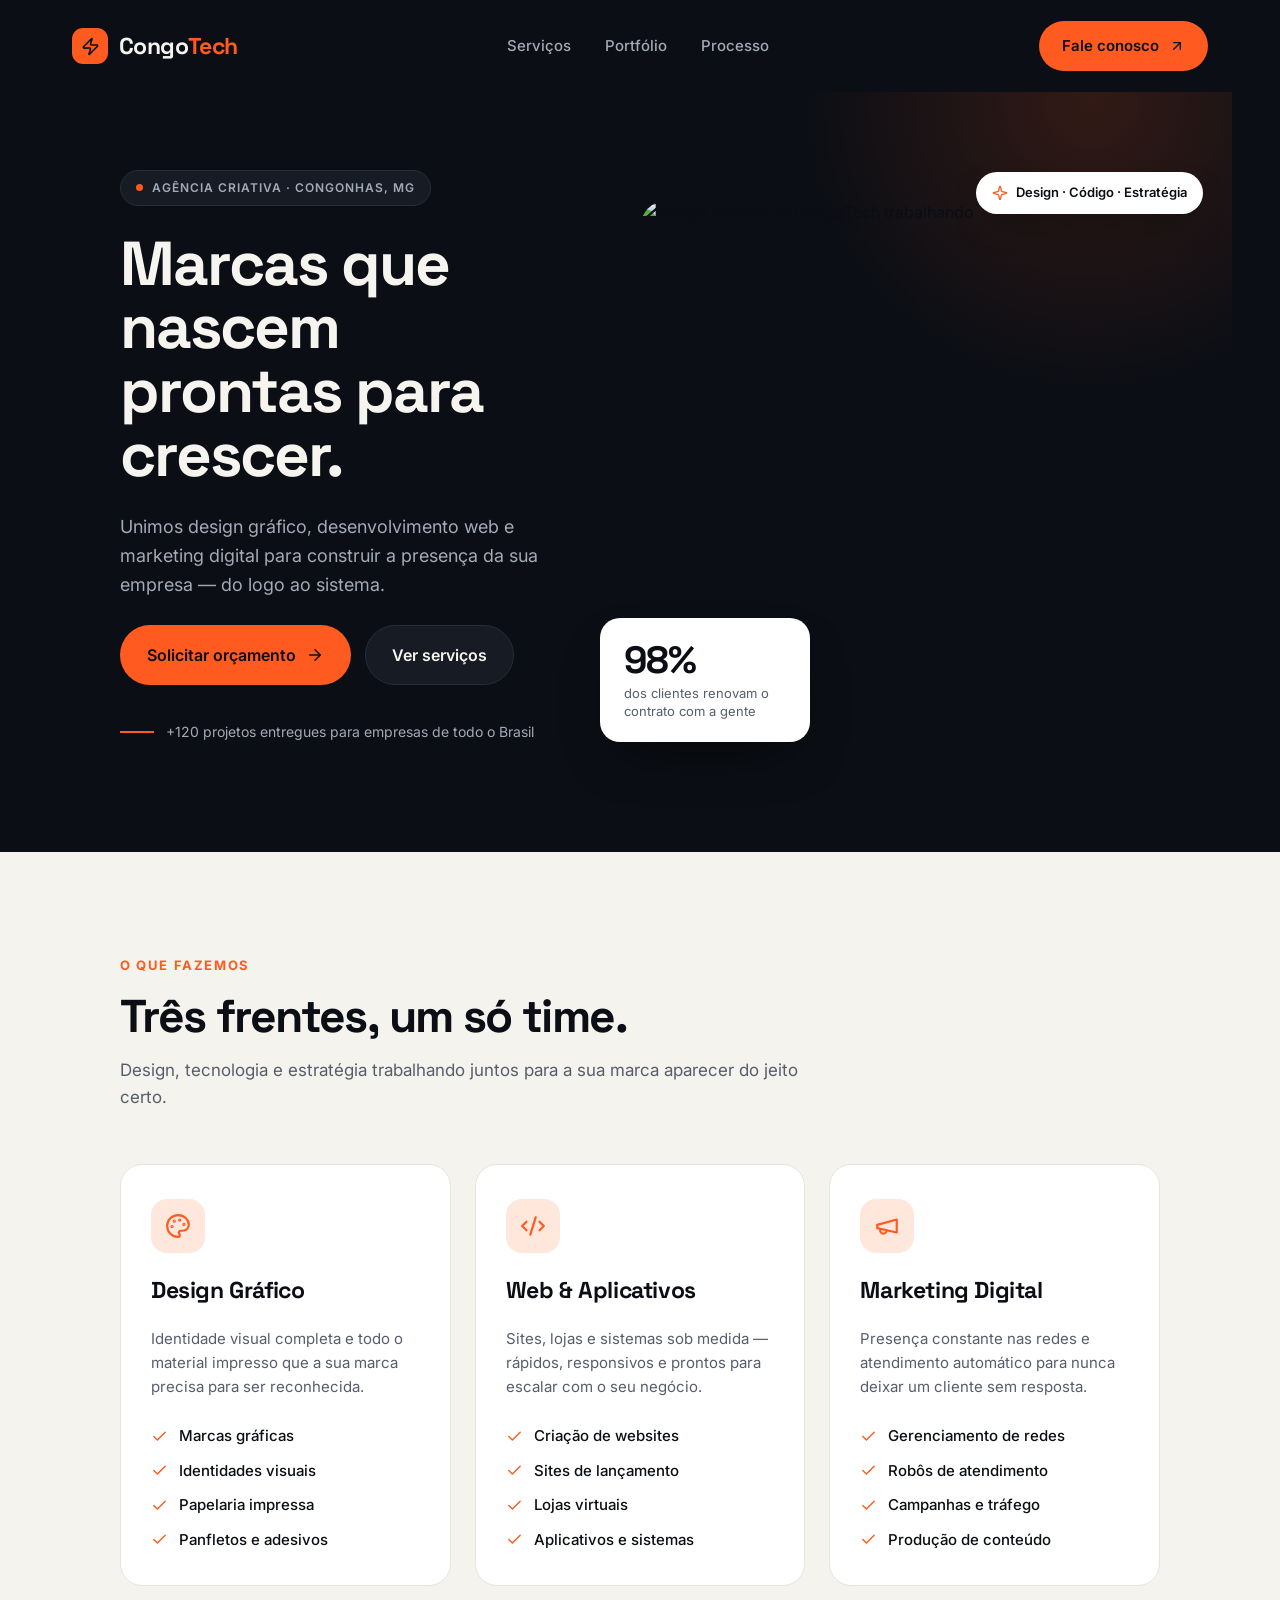
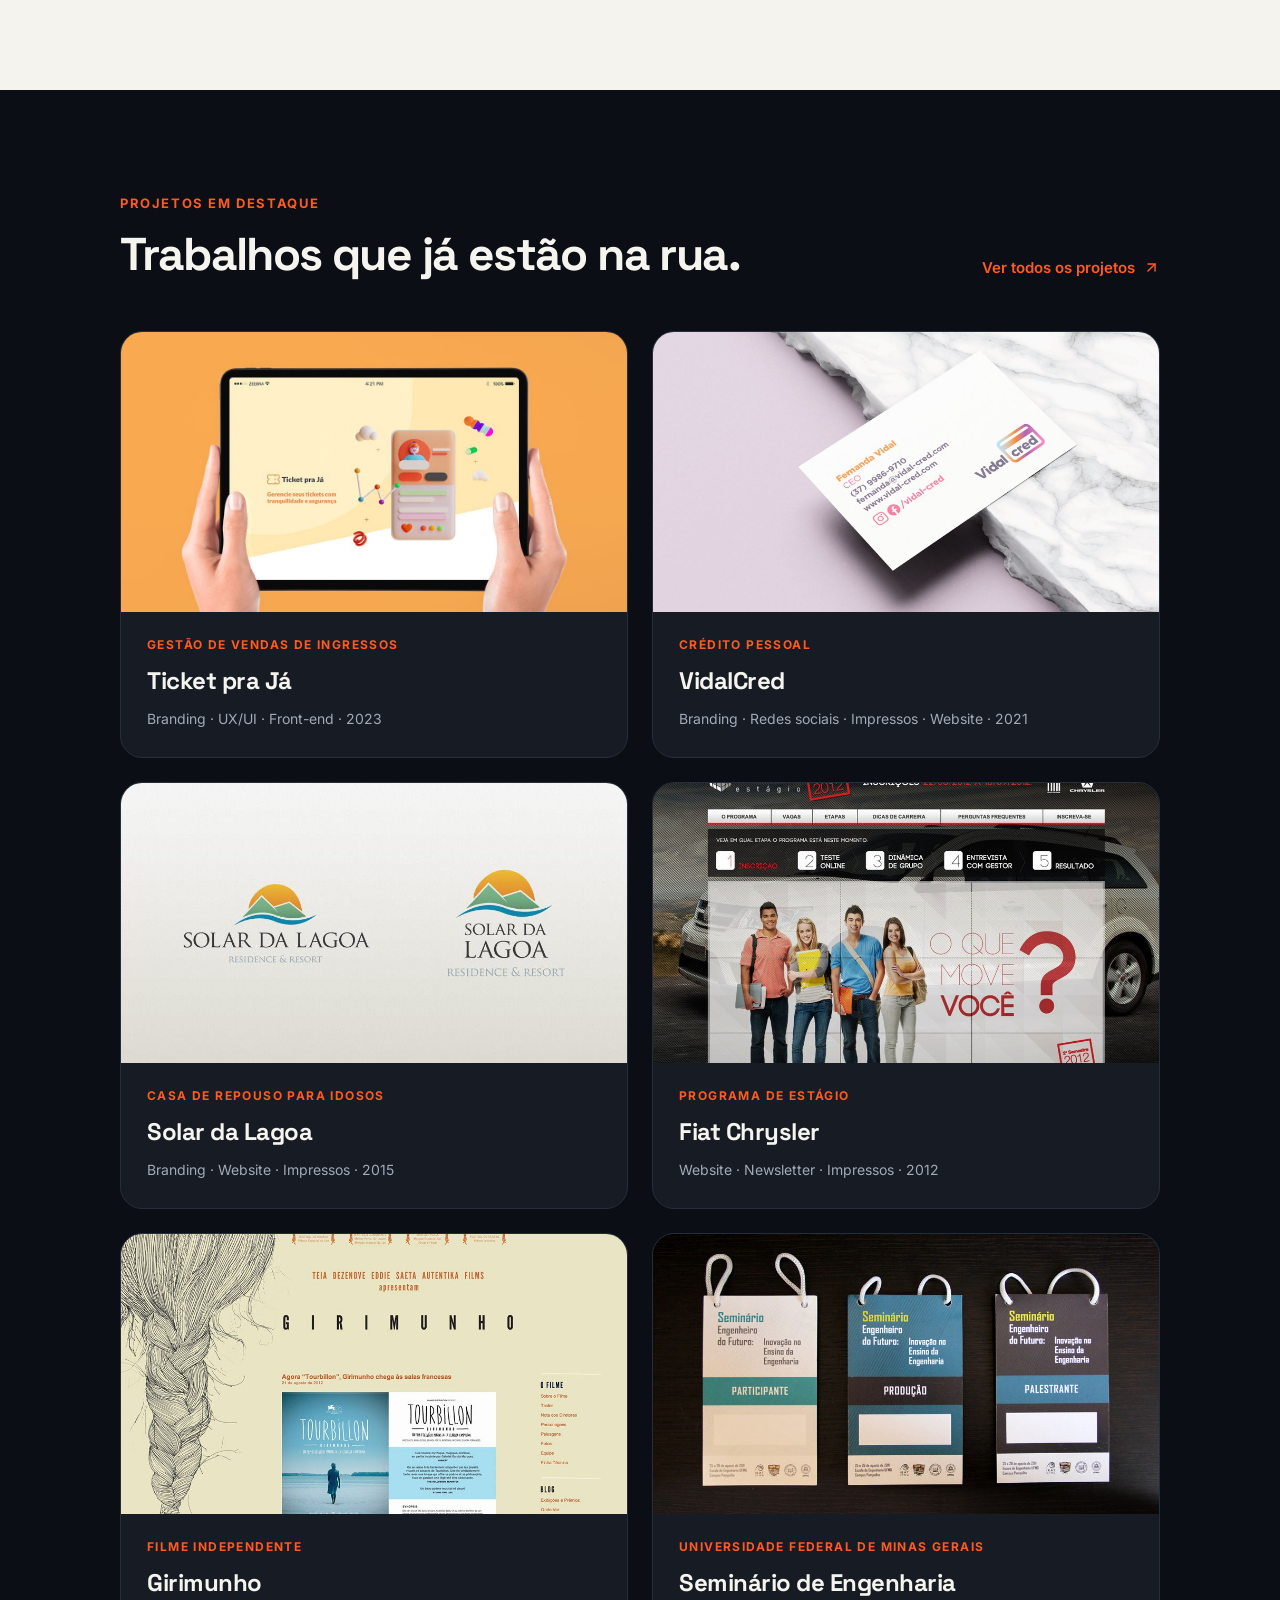
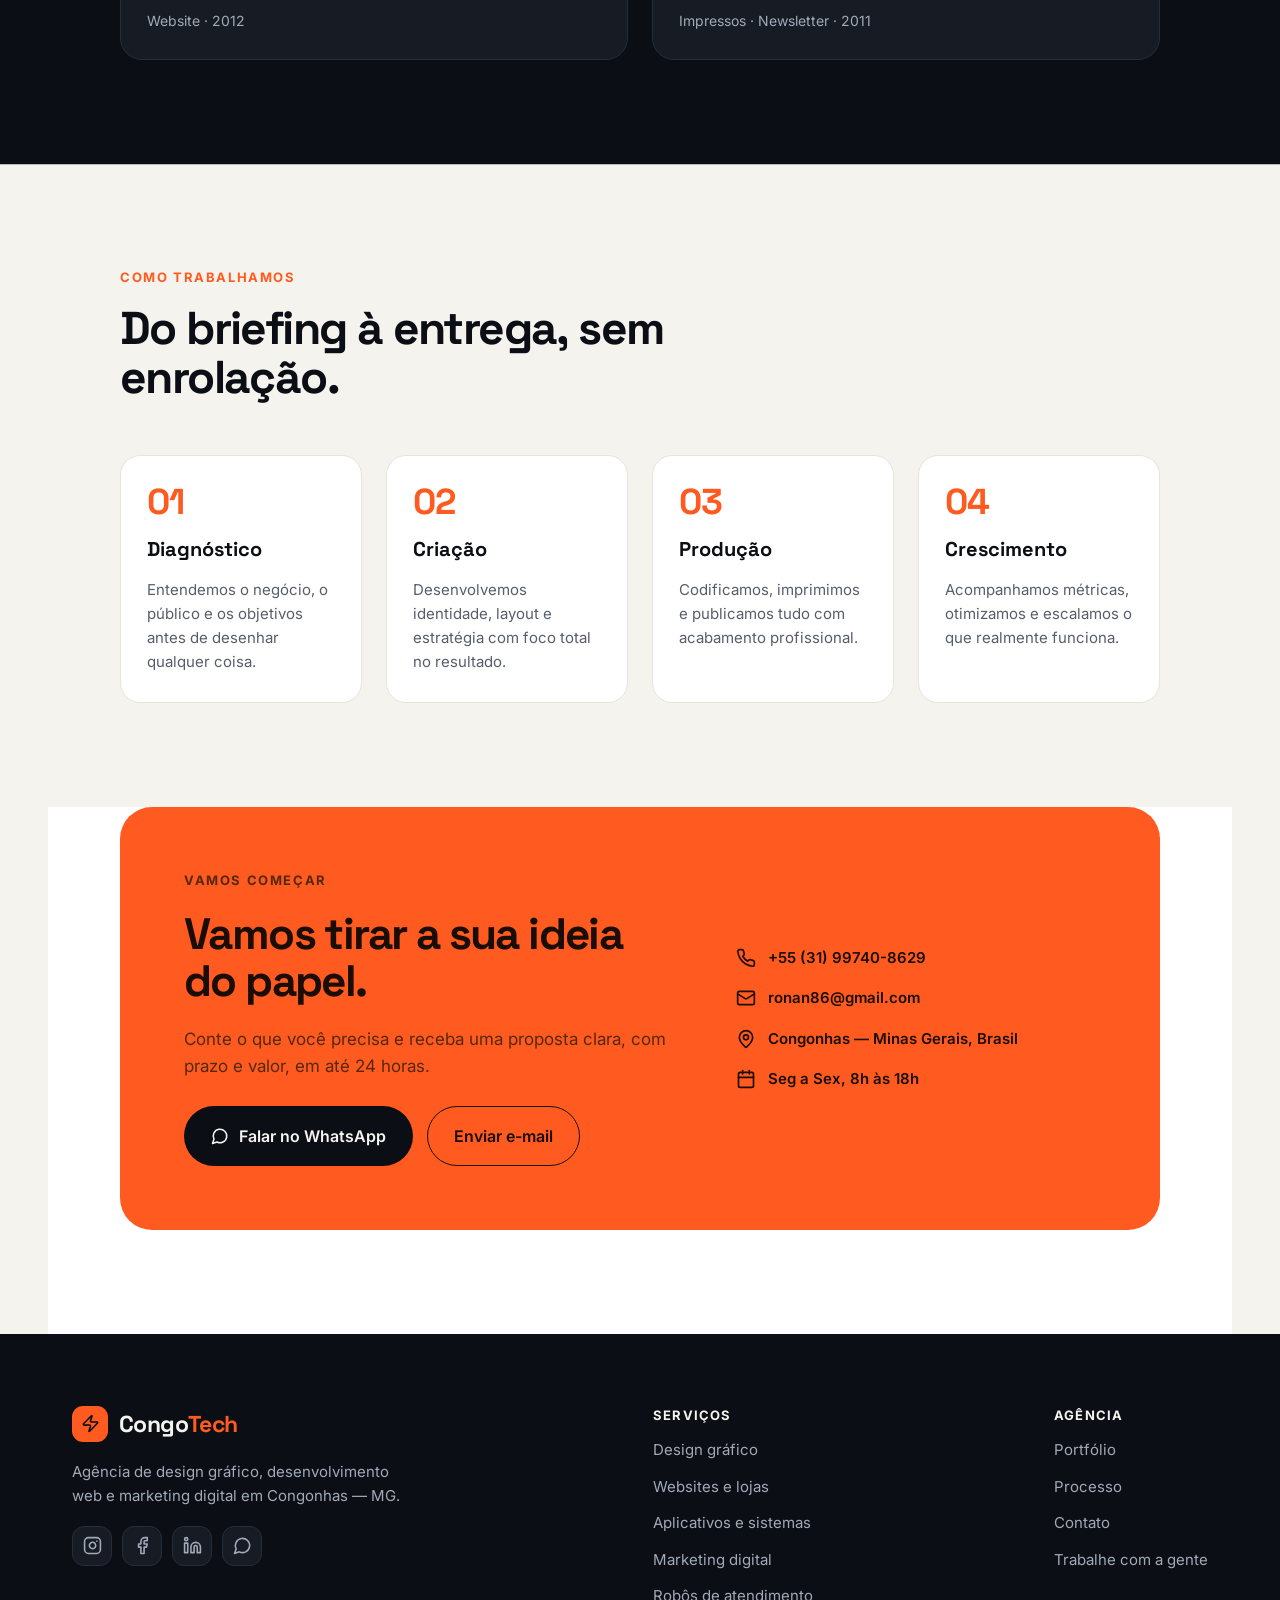
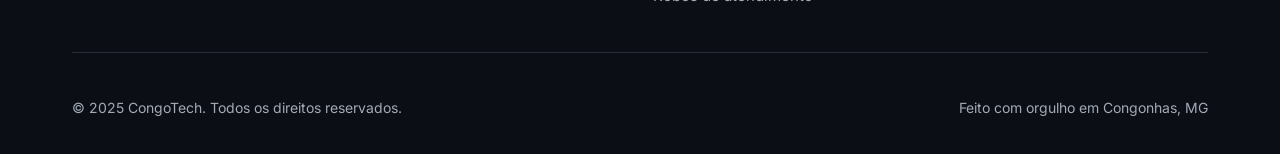
==== projeto.html @ c5ba72ef "Remove depoimentos temporariamente e atualiza contato - Depoimentos (#sobre): bloco comentado e marc" ====
<!DOCTYPE html>
<html lang="pt-BR">
<head>
  <meta charset="UTF-8" />
  <meta name="viewport" content="width=device-width, initial-scale=1.0" />
  <script>document.documentElement.classList.add("js");</script>
  <title>Projeto — CongoTech</title>
  <meta name="description" content="Projeto da CongoTech — agência criativa de design, web e marketing em Congonhas, MG." />
  <link rel="preconnect" href="https://fonts.googleapis.com" />
  <link rel="preconnect" href="https://fonts.gstatic.com" crossorigin />
  <link href="https://fonts.googleapis.com/css2?family=Inter:wght@400;500;600;700&family=Space+Grotesk:wght@500;700&display=swap" rel="stylesheet" />
  <link rel="stylesheet" href="css/styles.css?v=fed7ea44" />
  <link rel="icon" href="data:image/svg+xml,<svg xmlns='http://www.w3.org/2000/svg' viewBox='0 0 100 100'><rect width='100' height='100' rx='24' fill='%23FF5A1F'/><text x='50' y='68' font-size='56' text-anchor='middle' fill='%230B0E14' font-family='Arial' font-weight='bold'>C</text></svg>" />
</head>
<body>

  <!-- ========== NAVBAR ========== -->
  <header class="navbar" id="navbar">
    <div class="navbar__inner">
      <a href="index.html#top" class="logo" aria-label="CongoTech">
        <span class="logo__mark"><i data-icon="zap"></i></span>
        <span class="logo__word">Congo<span>Tech</span></span>
      </a>

      <nav class="nav-links" id="navLinks">
        <a href="index.html#servicos">Serviços</a>
        <a href="index.html#portfolio">Portfólio</a>
        <a href="index.html#processo">Processo</a>
        <!-- TEMPORARIAMENTE REMOVIDO (depoimentos): <a href="index.html#sobre">Sobre</a> -->
      </nav>

      <a href="index.html#contato" class="btn btn--accent nav-cta">
        Fale conosco <i data-icon="arrow-up-right"></i>
      </a>

      <button class="burger" id="burger" aria-label="Menu" aria-expanded="false">
        <span></span><span></span>
      </button>
    </div>
    <div class="scroll-progress" id="scrollProgress"></div>
  </header>

  <main id="top">
    <div class="page">

    <!-- ========== DETALHES DO PROJETO ========== -->
    <article class="detail" id="detailRoot">
      <a class="detail__back" href="index.html#portfolio">
        <i data-icon="arrow-left"></i> Voltar ao portfólio
      </a>

      <header class="detail__head">
        <span class="kicker" id="detailCategory"></span>
        <h1 id="detailTitle"></h1>
        <p class="detail__type" id="detailType"></p>
      </header>

      <div class="detail__body">
        <aside class="detail__aside">
          <h2 class="detail__subtitle">O que foi feito</h2>
          <ul class="detail__services" id="detailServices"></ul>
          <a href="index.html#contato" class="btn btn--accent btn--lg">
            Solicitar orçamento <i data-icon="arrow-right"></i>
          </a>
        </aside>

        <div class="detail__gallery" id="detailGallery"></div>
        <noscript>
          <p class="detail__noscript">
            Ative o JavaScript para ver as imagens deste projeto.
            <a href="index.html#portfolio">Voltar ao portfólio</a>.
          </p>
        </noscript>
      </div>
    </article>

    </div><!-- /.page -->

    <!-- ========== FOOTER ========== -->
    <footer class="footer">
      <div class="footer__top">
        <div class="footer__brand">
          <a href="index.html#top" class="logo">
            <span class="logo__mark"><i data-icon="zap"></i></span>
            <span class="logo__word">Congo<span>Tech</span></span>
          </a>
          <p>Agência de design gráfico, desenvolvimento web e marketing digital em Congonhas — MG.</p>
          <div class="footer__social">
            <a href="#" aria-label="Instagram"><i data-icon="instagram"></i></a>
            <a href="#" aria-label="Facebook"><i data-icon="facebook"></i></a>
            <a href="#" aria-label="LinkedIn"><i data-icon="linkedin"></i></a>
            <a href="#" aria-label="WhatsApp"><i data-icon="message-circle"></i></a>
          </div>
        </div>

        <nav class="footer__col">
          <h4>SERVIÇOS</h4>
          <a href="index.html#servicos">Design gráfico</a>
          <a href="index.html#servicos">Websites e lojas</a>
          <a href="index.html#servicos">Aplicativos e sistemas</a>
          <a href="index.html#servicos">Marketing digital</a>
          <a href="index.html#servicos">Robôs de atendimento</a>
        </nav>

        <nav class="footer__col">
          <h4>AGÊNCIA</h4>
          <!-- TEMPORARIAMENTE REMOVIDO (depoimentos): <a href="index.html#sobre">Sobre a CongoTech</a> -->
          <a href="index.html#portfolio">Portfólio</a>
          <a href="index.html#processo">Processo</a>
          <a href="index.html#contato">Contato</a>
          <a href="index.html#contato">Trabalhe com a gente</a>
        </nav>
      </div>

      <hr class="footer__divider" />

      <div class="footer__bottom">
        <span>© 2025 CongoTech. Todos os direitos reservados.</span>
        <span>Feito com orgulho em Congonhas, MG</span>
      </div>
    </footer>
  </main>

  <!-- ========== LIGHTBOX DA GALERIA ========== -->
  <div class="lightbox" id="lightbox" role="dialog" aria-modal="true" aria-label="Galeria do projeto" hidden>
    <img class="lightbox__img" id="lightboxImg" alt="" />
    <button type="button" class="lightbox__btn lightbox__close" aria-label="Fechar"><i data-icon="x"></i></button>
    <button type="button" class="lightbox__btn lightbox__prev" aria-label="Imagem anterior"><i data-icon="chevron-left"></i></button>
    <button type="button" class="lightbox__btn lightbox__next" aria-label="Próxima imagem"><i data-icon="chevron-right"></i></button>
    <span class="lightbox__count" id="lightboxCount"></span>
  </div>

  <script src="js/projects.js?v=a0a61023"></script>
  <script src="js/main.js?v=6520d44c"></script>
  <script src="js/projeto.js?v=ffd057b9"></script>
</body>
</html>
---- css/styles.css ----
/* ============================================================
   CongoTech — gerado do layout .pen do canvas pen.dev
   Tokens exatos: GetVariables() do documento
   ============================================================ */
:root {
  /* colors */
  --ink: #0B0E14;
  --ink-soft: #161B24;
  --ink-line: #262E3B;
  --paper: #F5F3EE;
  --surface: #FFFFFF;
  --line: #E7E4DC;
  --muted: #6B7280;
  --muted-dark: #A2AAB8;
  --accent: #FF5A1F;
  --accent-soft: #FFE7DC;
  --text-primary: #0B0E14;
  --text-secondary: #565E6B;
  --on-dark: #F6F4EF;
  --on-accent: #1A0D05;
  --on-accent-soft: #54290F;

  /* type */
  --font-heading: "Space Grotesk", sans-serif;
  --font-body: "Inter", sans-serif;

  /* layout */
  --pad-x: 72px;
  --nav-h: 92px;
}

* { margin: 0; padding: 0; box-sizing: border-box; }

html { scroll-behavior: smooth; }

body {
  font-family: var(--font-body);
  background: var(--paper);
  color: var(--text-primary);
  line-height: 1.5;
  -webkit-font-smoothing: antialiased;
  overflow-x: hidden;
}

img { display: block; max-width: 100%; }
a { color: inherit; text-decoration: none; }
ul { list-style: none; }
h1, h2, h3, h4 { font-family: var(--font-heading); font-weight: 700; }

::selection { background: var(--accent); color: var(--ink); }

/* ---------- ícones (lucide via svg inline) ---------- */
i[data-icon] {
  display: inline-flex;
  width: 1em;
  height: 1em;
  flex: none;
}
i[data-icon] svg { width: 100%; height: 100%; }

/* ---------- reveal ---------- */
/* visível por padrão: sem JS (html sem .js) nada fica escondido */
.reveal { opacity: 1; transform: none; }
html.js .reveal {
  opacity: 0;
  transform: translateY(26px);
  transition: opacity .75s cubic-bezier(.16, 1, .3, 1),
              transform .75s cubic-bezier(.16, 1, .3, 1);
}
html.js .reveal.in { opacity: 1; transform: none; }

/* ============================================================
   BOTÕES
   ============================================================ */
.btn {
  display: inline-flex;
  align-items: center;
  justify-content: center;
  gap: 10px;
  font-family: var(--font-body);
  font-size: 15px;
  font-weight: 600;
  padding: 13px 22px;
  border-radius: 100px;
  border: 1px solid transparent;
  cursor: pointer;
  white-space: nowrap;
  transition: transform .3s cubic-bezier(.16, 1, .3, 1),
              box-shadow .3s, background .3s, border-color .3s, opacity .3s;
}
.btn i[data-icon] { width: 16px; height: 16px; }
.btn--lg { font-size: 16px; padding: 17px 26px; }
.btn--lg i[data-icon] { width: 18px; height: 18px; }

.btn--accent { background: var(--accent); color: var(--ink); }
.btn--accent:hover { transform: translateY(-2px); box-shadow: 0 12px 28px -12px rgba(255, 90, 31, .75); }

.btn--soft {
  background: var(--ink-soft);
  border-color: var(--ink-line);
  color: var(--on-dark);
}
.btn--soft:hover { transform: translateY(-2px); border-color: #3a4557; }

.btn--ink { background: var(--ink); color: var(--on-dark); }
.btn--ink:hover { transform: translateY(-2px); box-shadow: 0 12px 28px -12px rgba(0, 0, 0, .6); }

.btn--outline-accent { border: 1.5px solid var(--on-accent); color: var(--on-accent); background: transparent; }
.btn--outline-accent:hover { background: rgba(26, 13, 5, .1); transform: translateY(-2px); }

/* ============================================================
   NAVBAR
   ============================================================ */
.navbar {
  position: fixed;
  inset: 0 0 auto 0;
  height: var(--nav-h);
  background: var(--ink);
  z-index: 100;
  transition: box-shadow .35s;
}
.navbar.scrolled { box-shadow: 0 10px 40px -20px rgba(0, 0, 0, .8); }

.navbar__inner {
  height: 100%;
  padding: 0 var(--pad-x);
  display: flex;
  align-items: center;
  justify-content: space-between;
  gap: 34px;
}

.scroll-progress {
  position: absolute;
  left: 0;
  bottom: 0;
  height: 2px;
  width: 0;
  background: var(--accent);
  transition: width .1s linear;
}

.logo { display: flex; align-items: center; gap: 11px; }
.logo__mark {
  width: 36px;
  height: 36px;
  border-radius: 11px;
  background: var(--accent);
  display: grid;
  place-items: center;
  transition: transform .4s cubic-bezier(.16, 1, .3, 1);
}
.logo:hover .logo__mark { transform: rotate(-12deg) scale(1.06); }
.logo__mark i { width: 19px; height: 19px; color: var(--ink); }
.logo__word {
  font-family: var(--font-heading);
  font-size: 23px;
  font-weight: 700;
  letter-spacing: -0.6px;
  color: var(--on-dark);
}
.logo__word span { color: var(--accent); }

.nav-links { display: flex; gap: 34px; }
.nav-links a {
  font-size: 15px;
  font-weight: 500;
  color: var(--muted-dark);
  position: relative;
  transition: color .25s;
}
.nav-links a::after {
  content: "";
  position: absolute;
  left: 0;
  bottom: -6px;
  width: 100%;
  height: 1.5px;
  background: var(--accent);
  transform: scaleX(0);
  transform-origin: left;
  transition: transform .35s cubic-bezier(.16, 1, .3, 1);
}
.nav-links a:hover { color: var(--on-dark); }
.nav-links a:hover::after { transform: scaleX(1); }

.burger {
  display: none;
  flex-direction: column;
  gap: 6px;
  background: none;
  border: 0;
  cursor: pointer;
  padding: 8px;
}
.burger span {
  width: 24px;
  height: 2px;
  background: var(--on-dark);
  border-radius: 2px;
  transition: .3s;
}
.burger.open span:first-child { transform: translateY(4px) rotate(45deg); }
.burger.open span:last-child { transform: translateY(-4px) rotate(-45deg); }

/* ============================================================
   HERO
   ============================================================ */
.hero {
  background: var(--ink);
  padding: calc(var(--nav-h) + 64px) var(--pad-x) 96px;
  display: grid;
  grid-template-columns: 1fr 560px;
  gap: 56px;
  align-items: center;
  position: relative;
  overflow: hidden;
  /* full-bleed: fundo escuro ocupa toda a largura do navegador */
  box-shadow: 0 0 0 100vmax var(--ink);
  clip-path: inset(0 -100vmax);
}
.hero::before {
  content: "";
  position: absolute;
  width: 640px;
  height: 640px;
  right: -180px;
  top: -220px;
  background: radial-gradient(circle, rgba(255, 90, 31, .16), transparent 65%);
  pointer-events: none;
}

.hero__copy { display: flex; flex-direction: column; gap: 26px; position: relative; }

.eyebrow {
  display: inline-flex;
  align-items: center;
  gap: 9px;
  align-self: flex-start;
  background: var(--ink-soft);
  border: 1px solid var(--ink-line);
  border-radius: 100px;
  padding: 8px 15px;
  font-size: 12px;
  font-weight: 600;
  letter-spacing: 1px;
  color: var(--muted-dark);
}
.eyebrow__dot {
  width: 7px;
  height: 7px;
  border-radius: 50%;
  background: var(--accent);
  animation: pulse 2s infinite;
}
@keyframes pulse {
  0% { box-shadow: 0 0 0 0 rgba(255, 90, 31, .6); }
  70% { box-shadow: 0 0 0 8px rgba(255, 90, 31, 0); }
  100% { box-shadow: 0 0 0 0 rgba(255, 90, 31, 0); }
}

.hero__headline {
  font-size: 62px;
  line-height: 1.03;
  letter-spacing: -2px;
  color: var(--on-dark);
}
.hero__headline .line { display: block; overflow: hidden; }
.hero__headline .word {
  display: inline-block;
  transform: translateY(110%);
  animation: rise .85s cubic-bezier(.16, 1, .3, 1) forwards;
}
.hero__headline .line:nth-child(2) .word { animation-delay: .12s; }
@keyframes rise { to { transform: translateY(0); } }

.hero__subhead {
  font-size: 18px;
  line-height: 1.6;
  color: var(--muted-dark);
  max-width: 560px;
}

.hero__actions { display: flex; gap: 14px; flex-wrap: wrap; }

.hero__trust {
  display: flex;
  align-items: center;
  gap: 12px;
  padding-top: 10px;
  font-size: 14px;
  color: var(--muted-dark);
}
.hero__rule { width: 34px; height: 2px; background: var(--accent); flex: none; }

/* hero visual (layout absoluto 560x600) */
.hero__visual {
  position: relative;
  width: 560px;
  height: 600px;
  --rx: 0deg;
  --ry: 0deg;
  transform: perspective(1200px) rotateX(var(--rx)) rotateY(var(--ry));
  transition: transform .5s cubic-bezier(.16, 1, .3, 1);
}
.hero__visual.tilting { transition: transform .12s linear; }
.hero__image {
  position: absolute;
  left: 40px;
  top: 44px;
  width: 480px;
  height: 520px;
  border-radius: 28px;
  overflow: hidden;
}
.hero__image img {
  width: 100%;
  height: 100%;
  object-fit: cover;
  transition: transform .8s cubic-bezier(.16, 1, .3, 1);
}
.hero__image:hover img { transform: scale(1.05); }

.hero__badge {
  position: absolute;
  left: 376px;
  top: 16px;
  display: flex;
  align-items: center;
  gap: 8px;
  background: var(--surface);
  border-radius: 100px;
  padding: 11px 16px;
  font-size: 13px;
  font-weight: 600;
  color: var(--ink);
  white-space: nowrap;
  box-shadow: 0 14px 34px -14px rgba(0, 0, 0, .55);
  animation: floaty 5s ease-in-out infinite;
}
.hero__badge i { width: 16px; height: 16px; color: var(--accent); }
@keyframes floaty {
  0%, 100% { transform: translateY(0); }
  50% { transform: translateY(-9px); }
}

.hero__stat {
  position: absolute;
  left: 0;
  top: 462px;
  width: 210px;
  background: var(--surface);
  border-radius: 20px;
  padding: 22px 24px;
  display: flex;
  flex-direction: column;
  gap: 2px;
  box-shadow: 0 24px 55px -25px rgba(0, 0, 0, .7);
}
.hero__stat b {
  font-family: var(--font-heading);
  font-size: 38px;
  font-weight: 700;
  letter-spacing: -1px;
  color: var(--ink);
  line-height: 1.1;
}
.hero__stat span {
  font-size: 13px;
  line-height: 1.4;
  color: var(--text-secondary);
}

/* ============================================================
   SEÇÕES GENÉRICAS
   ============================================================ */
/* container centralizado: só navbar e footer ocupam toda a largura */
.page {
  width: min(1440px, calc(100% - 96px));
  margin-inline: auto;
}

.section { padding: 104px var(--pad-x); }
/* âncoras (#servicos, #portfolio…) não ficam sob a navbar fixa */
section[id] { scroll-margin-top: calc(var(--nav-h) + 8px); }
.section--paper { background: var(--paper); }
.section--ink {
  background: var(--ink);
  /* full-bleed: fundo escuro ocupa toda a largura do navegador */
  box-shadow: 0 0 0 100vmax var(--ink);
  clip-path: inset(0 -100vmax);
}
.section--surface { background: var(--surface); }

.section-head {
  max-width: 720px;
  display: flex;
  flex-direction: column;
  gap: 16px;
  margin-bottom: 52px;
}
.section-head--row {
  max-width: none;
  flex-direction: row;
  align-items: flex-end;
  justify-content: space-between;
  gap: 24px;
}
.section-head--row > div {
  max-width: 700px;
  display: flex;
  flex-direction: column;
  gap: 16px;
}

.kicker {
  font-family: var(--font-body);
  font-size: 13px;
  font-weight: 700;
  letter-spacing: 1.6px;
  color: var(--accent);
}
.kicker--on-accent { color: var(--on-accent-soft); }

.section-head h2 {
  font-size: 46px;
  line-height: 1.08;
  letter-spacing: -1.6px;
}
.section-head p {
  font-size: 17px;
  line-height: 1.6;
  color: var(--text-secondary);
}
.section--ink .section-head h2 { color: var(--on-dark); }

.link-all {
  display: inline-flex;
  align-items: center;
  gap: 8px;
  font-size: 15px;
  font-weight: 600;
  color: var(--accent);
  transition: gap .3s;
}
.link-all:hover { gap: 13px; }
.link-all i { width: 17px; height: 17px; }

/* ============================================================
   SERVIÇOS
   ============================================================ */
.services {
  display: grid;
  grid-template-columns: repeat(3, 1fr);
  gap: 24px;
}
.service {
  background: var(--surface);
  border: 1px solid var(--line);
  border-radius: 22px;
  padding: 34px 30px;
  display: flex;
  flex-direction: column;
  gap: 20px;
  transition: transform .4s cubic-bezier(.16, 1, .3, 1), box-shadow .4s, border-color .4s;
}
.service:hover {
  transform: translateY(-8px);
  border-color: rgba(255, 90, 31, .4);
  box-shadow: 0 30px 60px -35px rgba(11, 14, 20, .45);
}
.service__icon {
  width: 54px;
  height: 54px;
  border-radius: 16px;
  background: var(--accent-soft);
  display: grid;
  place-items: center;
  transition: transform .4s cubic-bezier(.16, 1, .3, 1);
}
.service:hover .service__icon { transform: scale(1.08) rotate(-6deg); }
.service__icon i { width: 26px; height: 26px; color: var(--accent); }
.service h3 { font-size: 23px; letter-spacing: -0.4px; }
.service > p { font-size: 15px; line-height: 1.6; color: var(--text-secondary); }

.check-list {
  display: flex;
  flex-direction: column;
  gap: 12px;
  padding-top: 6px;
}
.check-list li {
  display: flex;
  align-items: center;
  gap: 11px;
  font-size: 15px;
  font-weight: 500;
  color: var(--text-primary);
}
.check-list i { width: 17px; height: 17px; color: var(--accent); }

/* ============================================================
   PORTFÓLIO
   ============================================================ */
.projects {
  display: grid;
  grid-template-columns: repeat(2, 1fr);
  gap: 24px;
}
.project {
  display: block;
  background: var(--ink-soft);
  border: 1px solid var(--ink-line);
  border-radius: 22px;
  overflow: hidden;
  transition: transform .4s cubic-bezier(.16, 1, .3, 1), border-color .4s;
}
.project:hover { transform: translateY(-7px); border-color: #3a4557; }
.project:focus-visible { outline: 2px solid var(--accent); outline-offset: 3px; }
.project__cover {
  height: 280px;
  overflow: hidden;
  background: linear-gradient(135deg, #2a1a10, #6b3a1c 55%, #FF5A1F);
}
.project__cover img {
  width: 100%;
  height: 100%;
  object-fit: cover;
  transition: transform .7s cubic-bezier(.16, 1, .3, 1);
}
.project:hover .project__cover img { transform: scale(1.06); }
.project__body {
  padding: 24px 26px 28px;
  display: flex;
  flex-direction: column;
  gap: 9px;
}
.project__cat {
  font-size: 12px;
  font-weight: 700;
  letter-spacing: 1.4px;
  color: var(--accent);
}
.project__body h3 {
  font-size: 24px;
  letter-spacing: -0.5px;
  color: var(--on-dark);
}
.project__tag { font-size: 14px; color: var(--muted-dark); }

/* ============================================================
   PROCESSO
   ============================================================ */
.steps {
  display: grid;
  grid-template-columns: repeat(4, 1fr);
  gap: 24px;
}
.step {
  background: var(--surface);
  border: 1px solid var(--line);
  border-radius: 20px;
  padding: 28px 26px;
  display: flex;
  flex-direction: column;
  gap: 14px;
  transition: transform .4s cubic-bezier(.16, 1, .3, 1), box-shadow .4s;
}
.step:hover {
  transform: translateY(-7px);
  box-shadow: 0 26px 55px -35px rgba(11, 14, 20, .5);
}
.step__num {
  font-family: var(--font-heading);
  font-size: 36px;
  font-weight: 700;
  letter-spacing: -1.5px;
  color: var(--accent);
  line-height: 1;
}
.step h3 { font-size: 20px; }
.step p { font-size: 15px; line-height: 1.6; color: var(--text-secondary); }

/* ============================================================
   DEPOIMENTOS
   ============================================================ */
.testimonials {
  display: grid;
  grid-template-columns: repeat(3, 1fr);
  gap: 24px;
}
.quote {
  background: var(--paper);
  border: 1px solid var(--line);
  border-radius: 22px;
  padding: 32px 30px;
  display: flex;
  flex-direction: column;
  gap: 20px;
  transition: transform .4s cubic-bezier(.16, 1, .3, 1), box-shadow .4s;
}
.quote:hover {
  transform: translateY(-6px);
  box-shadow: 0 26px 55px -35px rgba(11, 14, 20, .45);
}
.quote__stars { display: flex; gap: 4px; }
.quote__stars i { width: 17px; height: 17px; color: var(--accent); }
.quote__stars i svg { fill: currentColor; }
.quote blockquote {
  font-size: 16px;
  line-height: 1.65;
  color: var(--text-primary);
}
.quote hr { border: 0; height: 1px; background: var(--line); }
.quote__author { display: flex; align-items: center; gap: 13px; }
.quote__avatar {
  width: 46px;
  height: 46px;
  border-radius: 50%;
  background: var(--accent-soft);
  color: var(--accent);
  display: grid;
  place-items: center;
  font-size: 15px;
  font-weight: 700;
}
.quote__who { display: flex; flex-direction: column; }
.quote__who b { font-size: 15px; font-weight: 600; }
.quote__who small { font-size: 13px; color: var(--muted); }

/* ============================================================
   CTA
   ============================================================ */
.cta { padding-top: 0; }
.cta__panel {
  background: var(--accent);
  border-radius: 32px;
  padding: 64px;
  display: grid;
  grid-template-columns: 1fr 360px;
  gap: 56px;
  align-items: center;
}
.cta__copy { display: flex; flex-direction: column; gap: 20px; }
.cta__copy h2 {
  font-size: 44px;
  line-height: 1.08;
  letter-spacing: -1.6px;
  color: var(--on-accent);
}
.cta__copy p {
  font-size: 17px;
  line-height: 1.6;
  color: var(--on-accent-soft);
}
.cta__actions { display: flex; gap: 14px; flex-wrap: wrap; padding-top: 6px; }

.cta__info { display: flex; flex-direction: column; gap: 18px; }
.cta__info li {
  display: flex;
  align-items: center;
  gap: 12px;
  font-size: 15px;
  font-weight: 600;
  color: var(--on-accent);
}
.cta__info i { width: 20px; height: 20px; color: var(--on-accent); }

/* ============================================================
   FOOTER
   ============================================================ */
.footer {
  background: var(--ink);
  padding: 72px var(--pad-x) 36px;
  display: flex;
  flex-direction: column;
  gap: 44px;
}
.footer__top {
  display: flex;
  justify-content: space-between;
  gap: 56px;
  flex-wrap: wrap;
}
.footer__brand { width: 340px; display: flex; flex-direction: column; gap: 18px; }
.footer__brand p {
  font-size: 15px;
  line-height: 1.6;
  color: var(--muted-dark);
}
.footer__social { display: flex; gap: 10px; }
.footer__social a {
  width: 40px;
  height: 40px;
  border-radius: 12px;
  background: var(--ink-soft);
  border: 1px solid var(--ink-line);
  display: grid;
  place-items: center;
  color: var(--muted-dark);
  transition: transform .3s, border-color .3s, color .3s;
}
.footer__social a:hover {
  transform: translateY(-4px);
  border-color: var(--accent);
  color: var(--accent);
}
.footer__social i { width: 19px; height: 19px; }

.footer__col { display: flex; flex-direction: column; gap: 14px; }
.footer__col h4 {
  font-family: var(--font-body);
  font-size: 13px;
  font-weight: 700;
  letter-spacing: 1.2px;
  color: var(--on-dark);
}
.footer__col a {
  font-size: 15px;
  color: var(--muted-dark);
  transition: color .25s, transform .25s;
}
.footer__col a:hover { color: var(--accent); transform: translateX(4px); }

.footer__divider { border: 0; height: 1px; background: var(--ink-line); }
.footer__bottom {
  display: flex;
  justify-content: space-between;
  gap: 16px;
  flex-wrap: wrap;
  font-size: 14px;
  color: var(--muted-dark);
}

/* ============================================================
   RESPONSIVO
   ============================================================ */
@media (max-width: 1180px) {
  :root { --pad-x: 40px; }
  .hero { grid-template-columns: 1fr; }
  .hero__visual { width: 100%; max-width: 560px; margin: 0 auto; }
  .services, .testimonials { grid-template-columns: repeat(2, 1fr); }
  .steps { grid-template-columns: repeat(2, 1fr); }
  .cta__panel { grid-template-columns: 1fr; padding: 48px; }
}

@media (max-width: 820px) {
  :root { --pad-x: 22px; --nav-h: 76px; }

  .nav-links {
    position: fixed;
    top: var(--nav-h);
    left: 0;
    right: 0;
    flex-direction: column;
    gap: 4px;
    background: var(--ink);
    border-top: 1px solid var(--ink-line);
    padding: 16px 22px 26px;
    transform: translateY(-130%);
    transition: transform .4s cubic-bezier(.16, 1, .3, 1);
  }
  .nav-links.open { transform: none; }
  .nav-links a { padding: 12px 4px; font-size: 16px; }
  .nav-cta { display: none; }
  .burger { display: flex; }

  .hero { padding-top: calc(var(--nav-h) + 44px); padding-bottom: 64px; gap: 44px; }
  .hero__headline { font-size: clamp(34px, 10vw, 48px); letter-spacing: -1.4px; }
  .hero__visual { height: 470px; }
  .hero__image { left: 5%; top: 30px; width: 86%; height: 400px; }
  .hero__badge { left: auto; right: 0; top: 4px; }
  .hero__stat { left: 0; top: auto; bottom: 0; }

  .section { padding: 68px var(--pad-x); }
  .section-head h2 { font-size: clamp(28px, 7vw, 38px); letter-spacing: -1.2px; }
  .section-head--row { flex-direction: column; align-items: flex-start; }

  .services, .projects, .steps, .testimonials { grid-template-columns: 1fr; }
  .cta__panel { padding: 34px 26px; border-radius: 24px; }
  .cta__copy h2 { font-size: clamp(28px, 7vw, 36px); }
  .cta__actions .btn { width: 100%; }

  .footer__top { flex-direction: column; }
  .footer__brand { width: 100%; }
  .footer__bottom { flex-direction: column; gap: 8px; }
}

/* ============================================================
   REDUCED MOTION
   ============================================================ */
@media (prefers-reduced-motion: reduce) {
  *, *::before, *::after {
    animation-duration: .01ms !important;
    animation-iteration-count: 1 !important;
    transition-duration: .01ms !important;
    scroll-behavior: auto !important;
  }
  html.js .reveal { opacity: 1; transform: none; }
  .hero__headline .word { transform: none; }
}

/* ============================================================
   PÁGINA DE DETALHES DO PROJETO (projeto.html)
   ============================================================ */
.detail {
  background: var(--ink);
  /* fundo escuro full-bleed, igual ao hero */
  box-shadow: 0 0 0 100vmax var(--ink);
  clip-path: inset(0 -100vmax);
  padding: calc(var(--nav-h) + 56px) var(--pad-x) 104px;
  min-height: 100vh;
}

.detail__back {
  display: inline-flex;
  align-items: center;
  gap: 9px;
  font-size: 14px;
  font-weight: 600;
  color: var(--muted-dark);
  transition: color .3s, gap .3s;
}
.detail__back:hover { color: var(--accent); gap: 13px; }
.detail__back i { width: 17px; height: 17px; }

.detail__head {
  display: flex;
  flex-direction: column;
  gap: 16px;
  margin: 34px 0 54px;
  max-width: 940px;
}
.detail__head h1 {
  font-size: clamp(38px, 6vw, 74px);
  line-height: 1.02;
  letter-spacing: -2px;
  color: var(--on-dark);
}
.detail__type { font-size: 18px; color: var(--muted-dark); }

.detail__body {
  display: grid;
  grid-template-columns: 320px 1fr;
  gap: 64px;
  align-items: start;
}

.detail__aside {
  position: sticky;
  top: calc(var(--nav-h) + 30px);
  display: flex;
  flex-direction: column;
  gap: 26px;
}
.detail__subtitle {
  font-size: 13px;
  font-weight: 700;
  letter-spacing: 1.4px;
  text-transform: uppercase;
  color: var(--accent);
}
.detail__services { display: flex; flex-direction: column; gap: 18px; }
.detail__services li { display: flex; flex-direction: column; gap: 4px; }
.detail__services b { font-size: 16px; font-weight: 600; color: var(--on-dark); }
.detail__services span { font-size: 14px; line-height: 1.55; color: var(--muted-dark); }
.detail__aside .btn { align-self: flex-start; }

.detail__gallery { columns: 2; column-gap: 20px; }
.detail__noscript {
  grid-column: 1 / -1;
  font-size: 16px;
  line-height: 1.6;
  color: var(--muted-dark);
}
.detail__noscript a { color: var(--accent); text-decoration: underline; }
.detail__gallery figure {
  break-inside: avoid;
  margin: 0 0 20px;
  border-radius: 16px;
  overflow: hidden;
  border: 1px solid var(--ink-line);
  background: var(--ink-soft);
  cursor: zoom-in;
}
.detail__gallery img {
  display: block;
  width: 100%;
  height: auto;
  transition: transform .7s cubic-bezier(.16, 1, .3, 1);
}
.detail__gallery figure:hover img { transform: scale(1.04); }

/* ---------- lightbox ---------- */
.lightbox {
  position: fixed;
  inset: 0;
  z-index: 200;
  background: rgba(4, 6, 10, .94);
  backdrop-filter: blur(6px);
  display: grid;
  place-items: center;
  padding: 5vh 6vw;
}
.lightbox[hidden] { display: none; }
.lightbox__img {
  max-width: 100%;
  max-height: 90vh;
  border-radius: 12px;
  box-shadow: 0 40px 90px -30px rgba(0, 0, 0, .9);
}
.lightbox__btn {
  position: absolute;
  width: 52px;
  height: 52px;
  border-radius: 50%;
  border: 1px solid var(--ink-line);
  background: rgba(22, 27, 36, .85);
  color: var(--on-dark);
  display: grid;
  place-items: center;
  cursor: pointer;
  transition: background .3s, border-color .3s, color .3s;
}
.lightbox__btn:hover { background: var(--accent); border-color: var(--accent); color: var(--ink); }
.lightbox__btn[hidden] { display: none; }
.lightbox__btn i { width: 22px; height: 22px; }
.lightbox__close { top: 24px; right: 24px; }
.lightbox__prev { left: 24px; top: 50%; transform: translateY(-50%); }
.lightbox__next { right: 24px; top: 50%; transform: translateY(-50%); }
.lightbox__count {
  position: absolute;
  bottom: 24px;
  left: 50%;
  transform: translateX(-50%);
  font-size: 14px;
  letter-spacing: 1px;
  color: var(--muted-dark);
}

@media (max-width: 1180px) {
  .detail__body { grid-template-columns: 1fr; gap: 40px; }
  .detail__aside { position: static; }
}
@media (max-width: 820px) {
  .detail { padding-top: calc(var(--nav-h) + 36px); padding-bottom: 68px; }
  .detail__gallery { columns: 1; }
  .detail__head { margin-bottom: 36px; }
  .lightbox { padding: 16vh 16px; }
  .lightbox__prev, .lightbox__next { top: auto; bottom: 24px; transform: none; }
  .lightbox__prev { left: 24px; }
  .lightbox__next { right: 24px; }
}
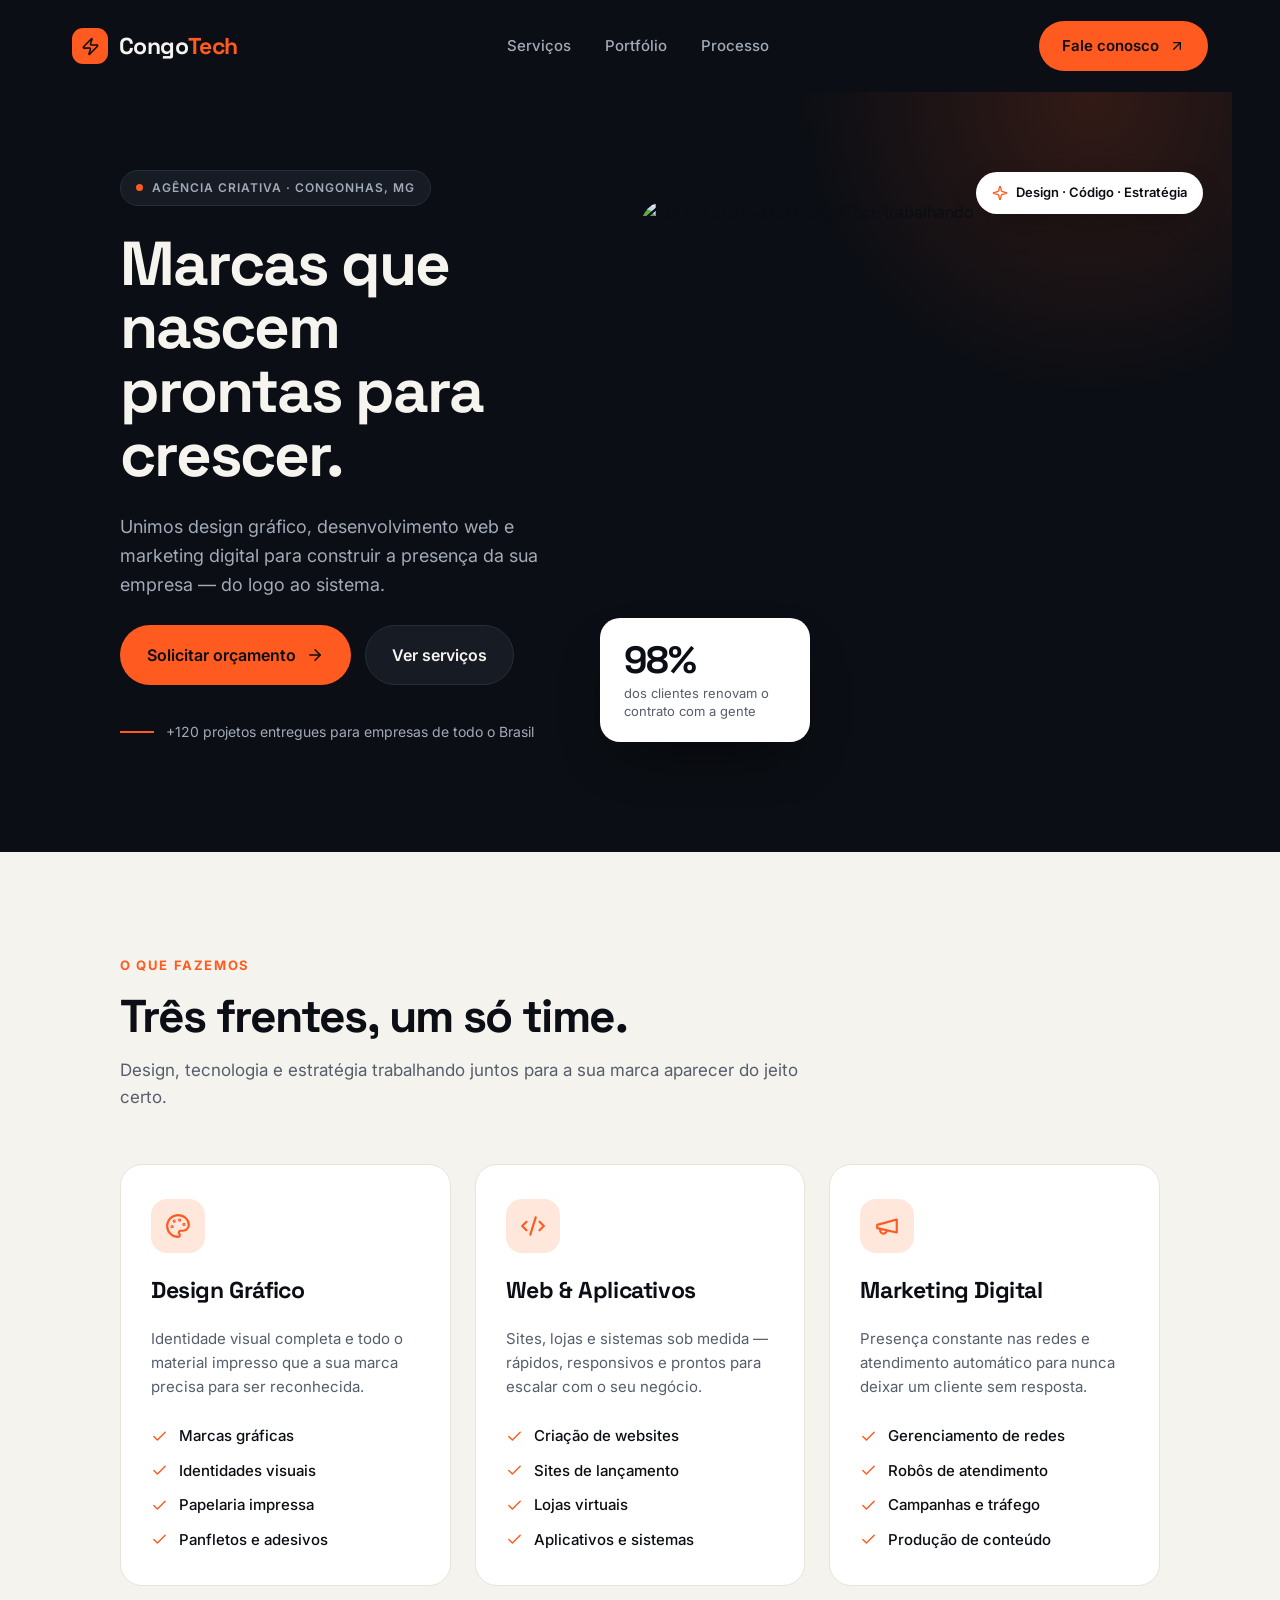
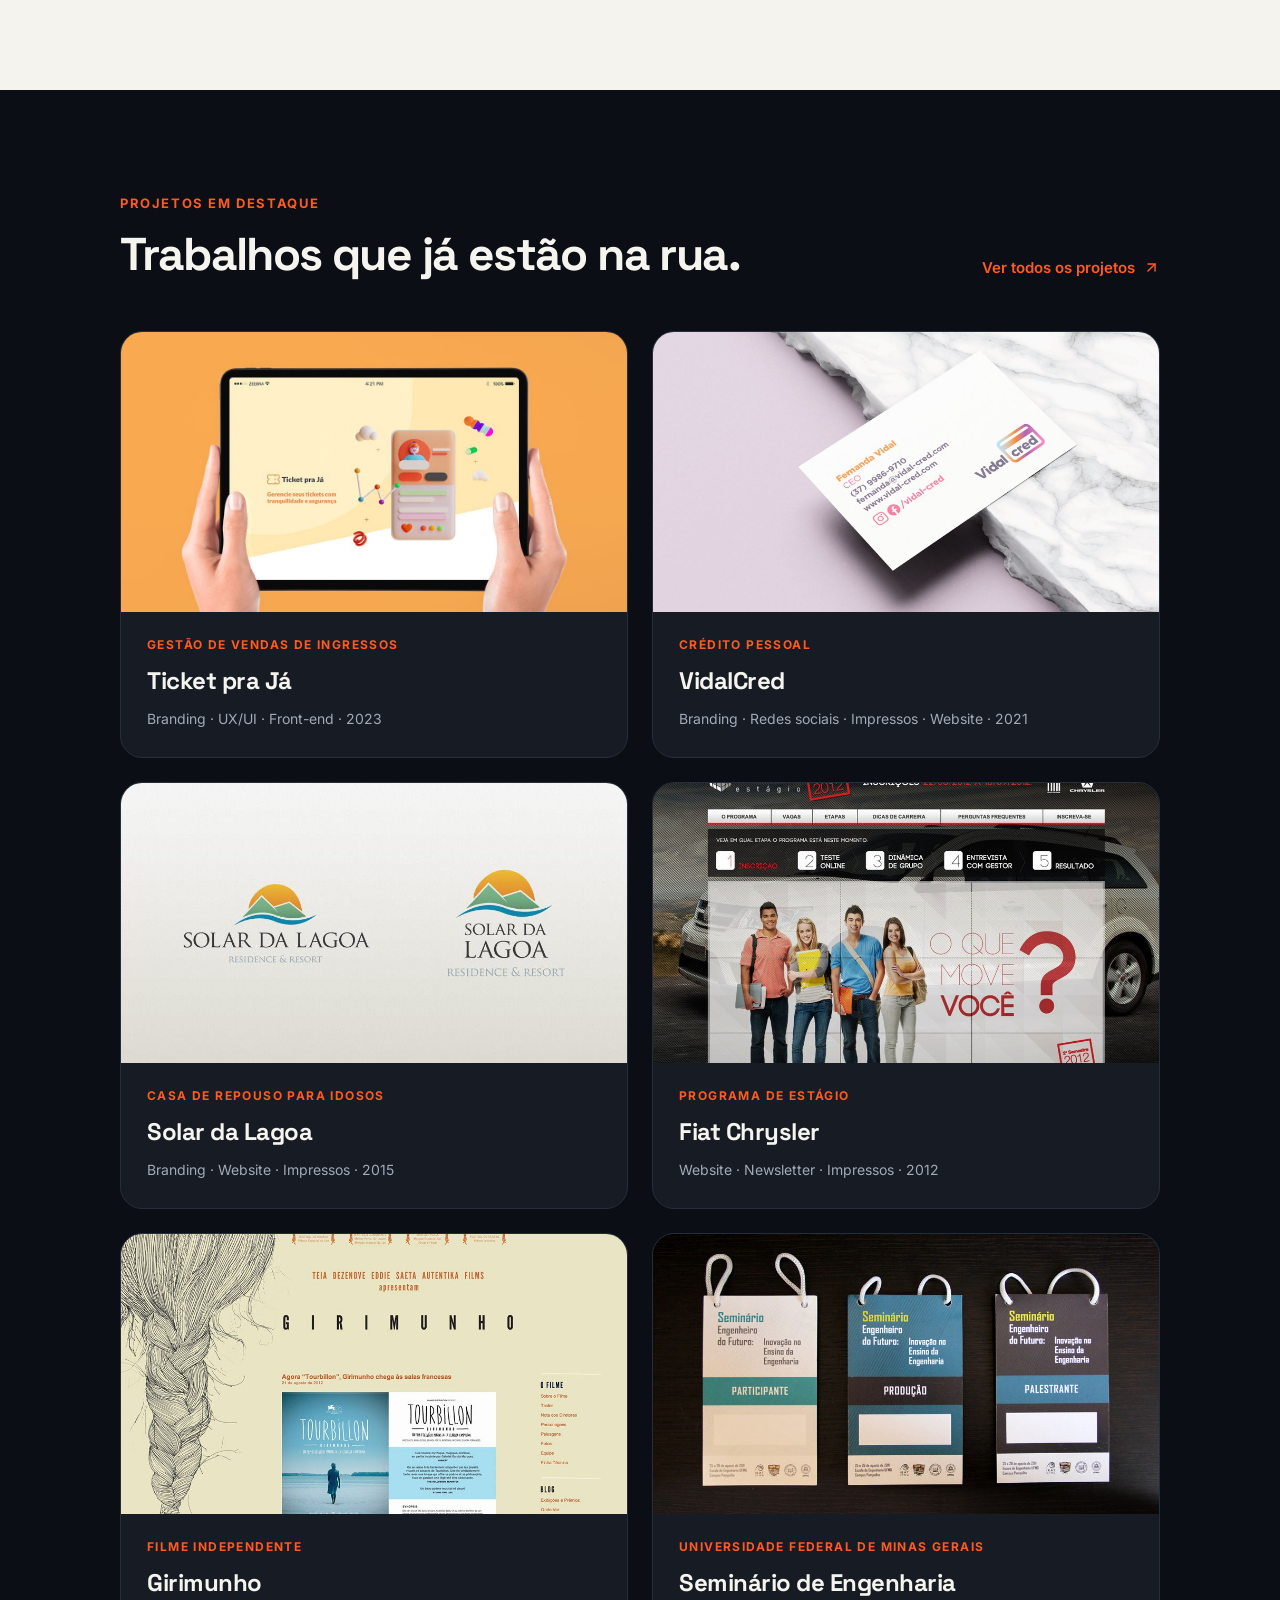
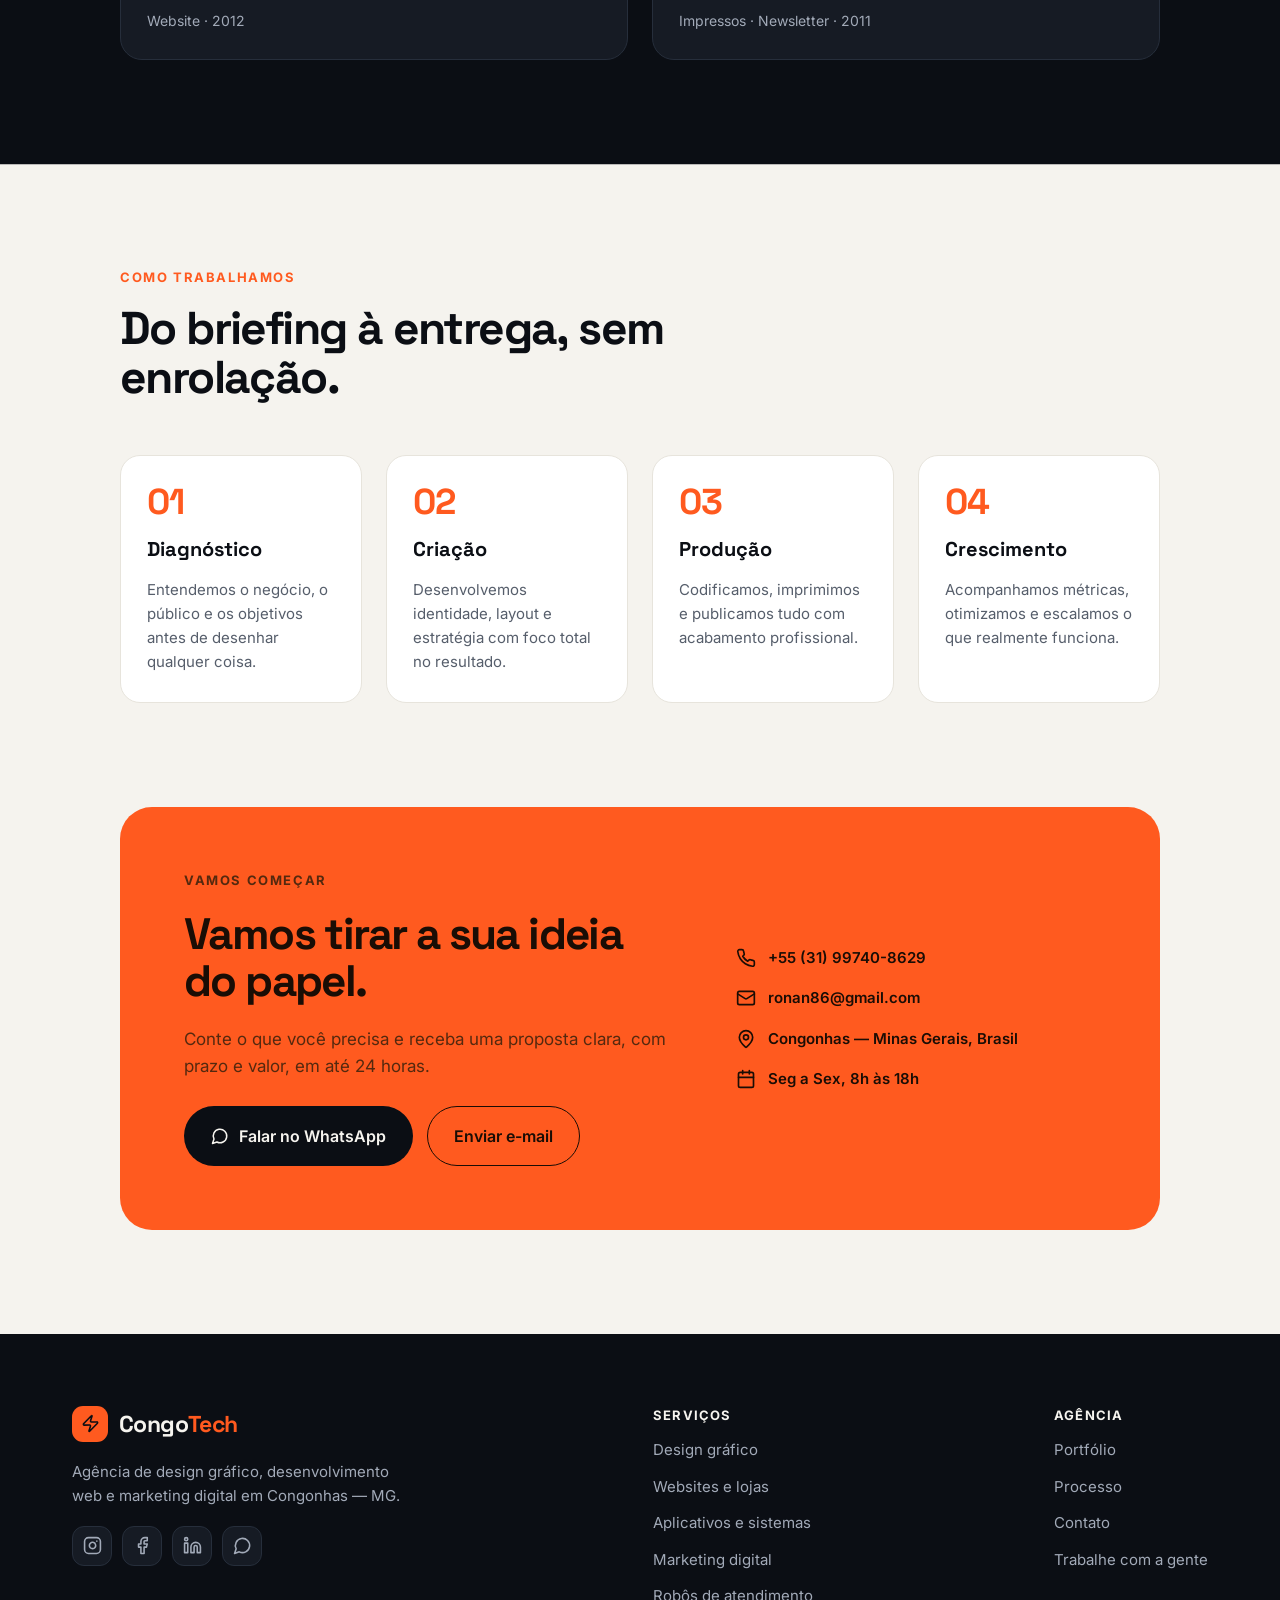
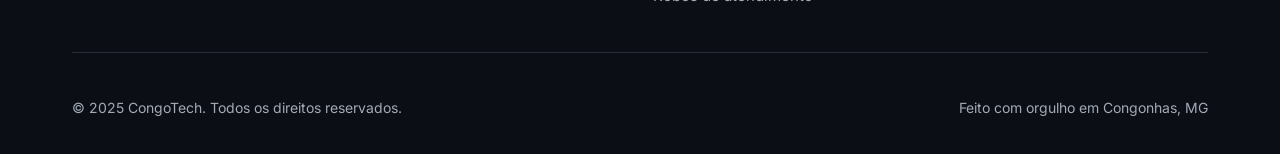
==== commit 0a3dad91: "Anima os blocos: cascata de entrada + variantes por grupo - main.js: atraso em cascata (90ms por ite" ====
--- a/projeto.html
+++ b/projeto.html
@@ -9,7 +9,7 @@
   <link rel="preconnect" href="https://fonts.googleapis.com" />
   <link rel="preconnect" href="https://fonts.gstatic.com" crossorigin />
   <link href="https://fonts.googleapis.com/css2?family=Inter:wght@400;500;600;700&family=Space+Grotesk:wght@500;700&display=swap" rel="stylesheet" />
-  <link rel="stylesheet" href="css/styles.css?v=fed7ea44" />
+  <link rel="stylesheet" href="css/styles.css?v=1271d1a0" />
   <link rel="icon" href="data:image/svg+xml,<svg xmlns='http://www.w3.org/2000/svg' viewBox='0 0 100 100'><rect width='100' height='100' rx='24' fill='%23FF5A1F'/><text x='50' y='68' font-size='56' text-anchor='middle' fill='%230B0E14' font-family='Arial' font-weight='bold'>C</text></svg>" />
 </head>
 <body>
@@ -131,7 +131,7 @@
   </div>
 
   <script src="js/projects.js?v=a0a61023"></script>
-  <script src="js/main.js?v=6520d44c"></script>
+  <script src="js/main.js?v=139db5c3"></script>
   <script src="js/projeto.js?v=ffd057b9"></script>
 </body>
 </html>
--- a/css/styles.css
+++ b/css/styles.css
@@ -61,13 +61,32 @@
 /* ---------- reveal ---------- */
 /* visível por padrão: sem JS (html sem .js) nada fica escondido */
 .reveal { opacity: 1; transform: none; }
+/* o estado escondido é só opacity: o deslocamento fica dentro do keyframe,
+   assim o reveal não declara transform e não atropela o :hover dos cards
+   (html.js .reveal.in tem especificidade maior que .service:hover) */
 html.js .reveal {
   opacity: 0;
-  transform: translateY(26px);
-  transition: opacity .75s cubic-bezier(.16, 1, .3, 1),
-              transform .75s cubic-bezier(.16, 1, .3, 1);
-}
-html.js .reveal.in { opacity: 1; transform: none; }
+  --reveal-y: 26px;
+  --reveal-scale: 1;
+  --reveal-delay: 0s;
+}
+html.js .reveal.in {
+  opacity: 1;
+  animation: reveal-in .8s cubic-bezier(.16, 1, .3, 1) backwards;
+  animation-delay: var(--reveal-delay);
+}
+@keyframes reveal-in {
+  from { opacity: 0; transform: translateY(var(--reveal-y)) scale(var(--reveal-scale)); }
+  to { opacity: 1; transform: none; }
+}
+
+/* variantes de entrada por grupo (só trocam as variáveis) */
+html.js .services > .reveal { --reveal-y: 32px; --reveal-scale: .97; }
+html.js .projects > .reveal { --reveal-y: 38px; --reveal-scale: .965; }
+html.js .steps > .reveal { --reveal-y: 30px; --reveal-scale: .98; }
+html.js .testimonials > .reveal { --reveal-y: 30px; --reveal-scale: .97; }
+html.js .cta__panel.reveal { --reveal-y: 36px; --reveal-scale: .975; }
+html.js .section-head.reveal { --reveal-y: 22px; }
 
 /* ============================================================
    BOTÕES
@@ -797,6 +816,7 @@
     scroll-behavior: auto !important;
   }
   html.js .reveal { opacity: 1; transform: none; }
+  html.js .reveal.in { animation: none; }
   .hero__headline .word { transform: none; }
 }
 
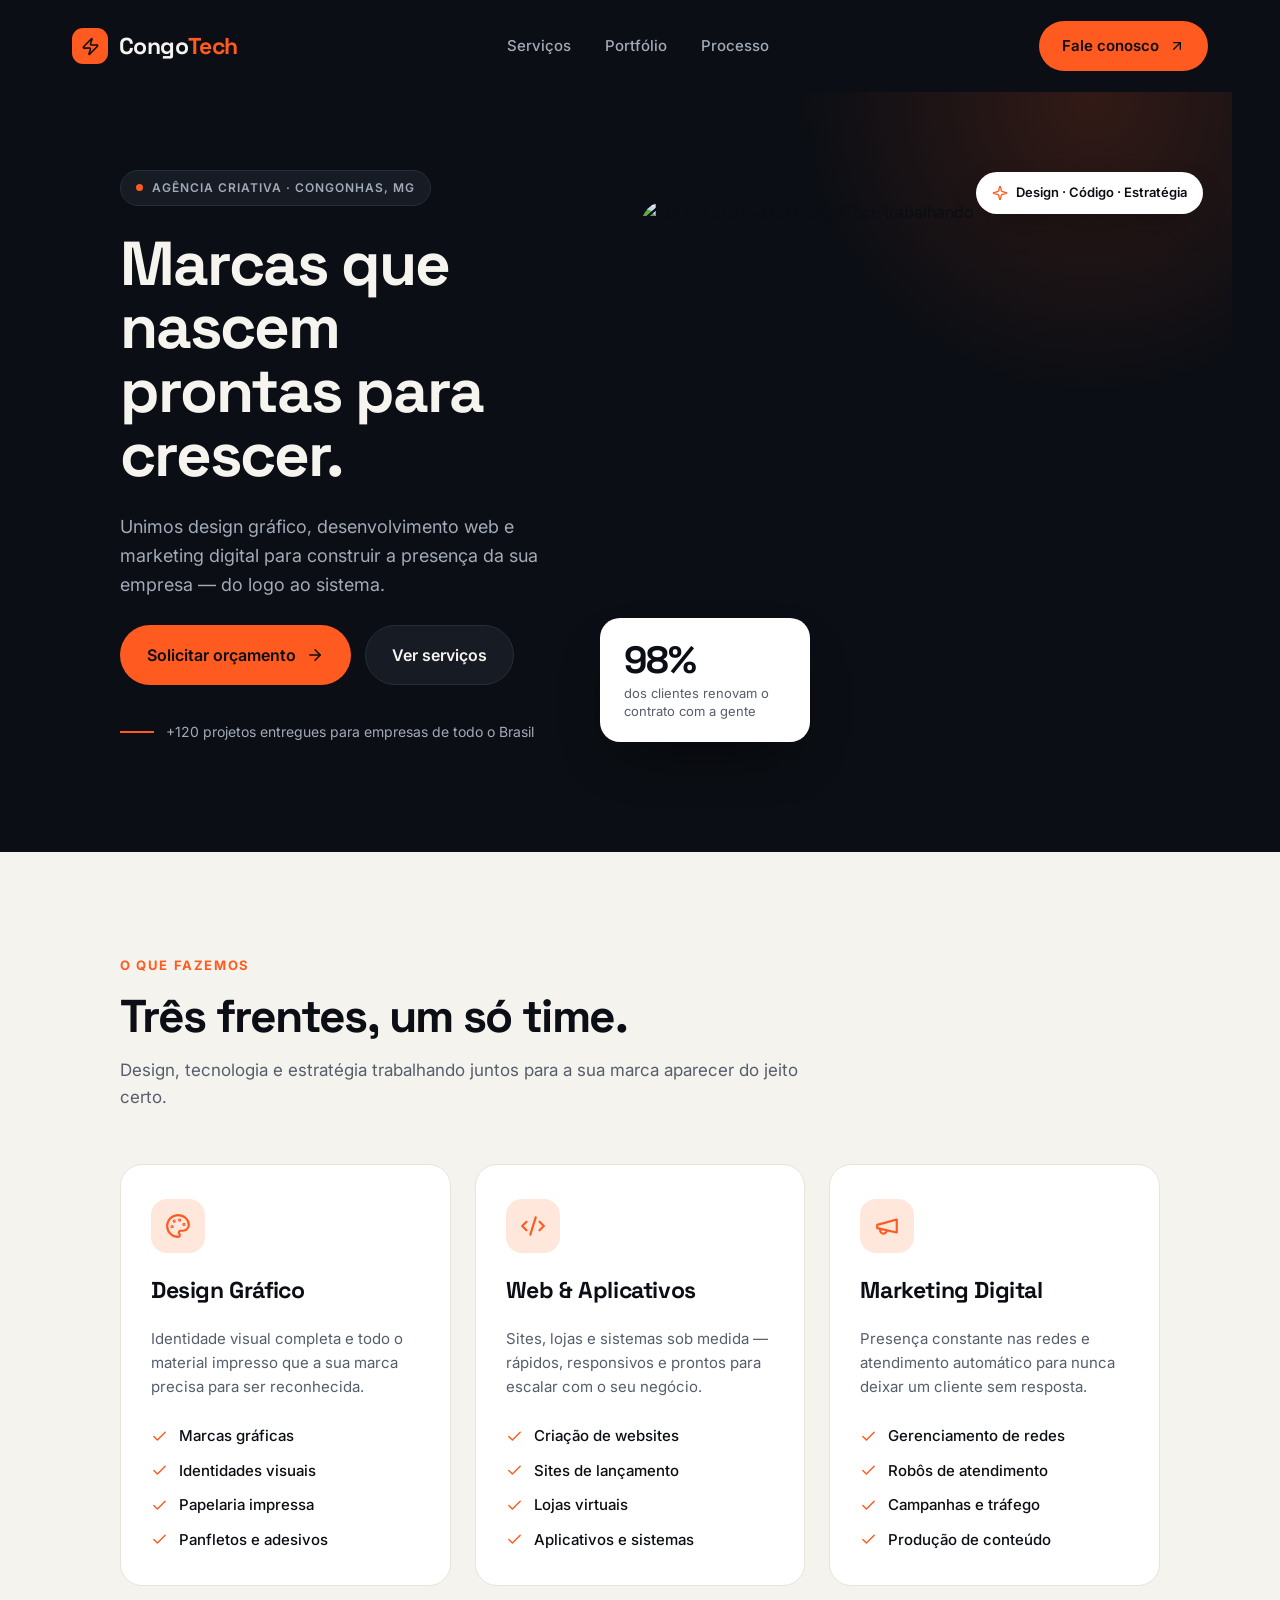
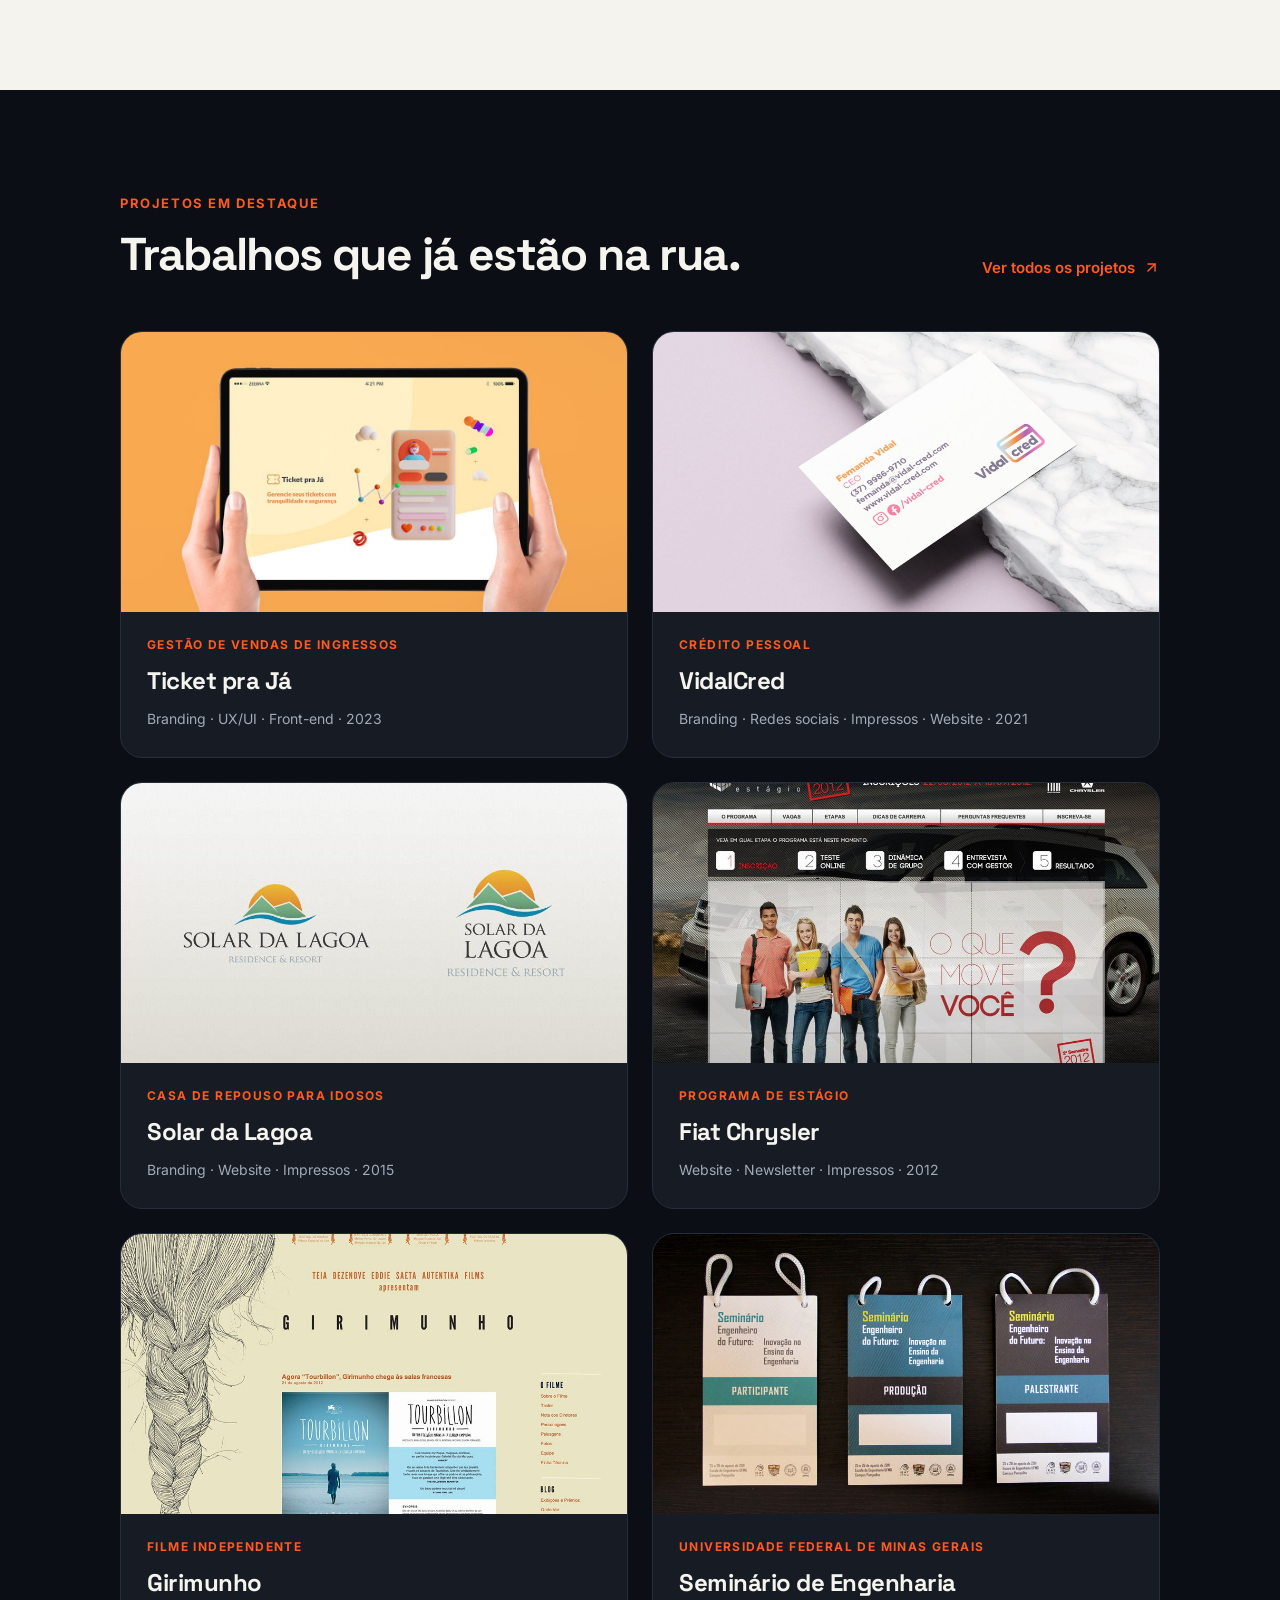
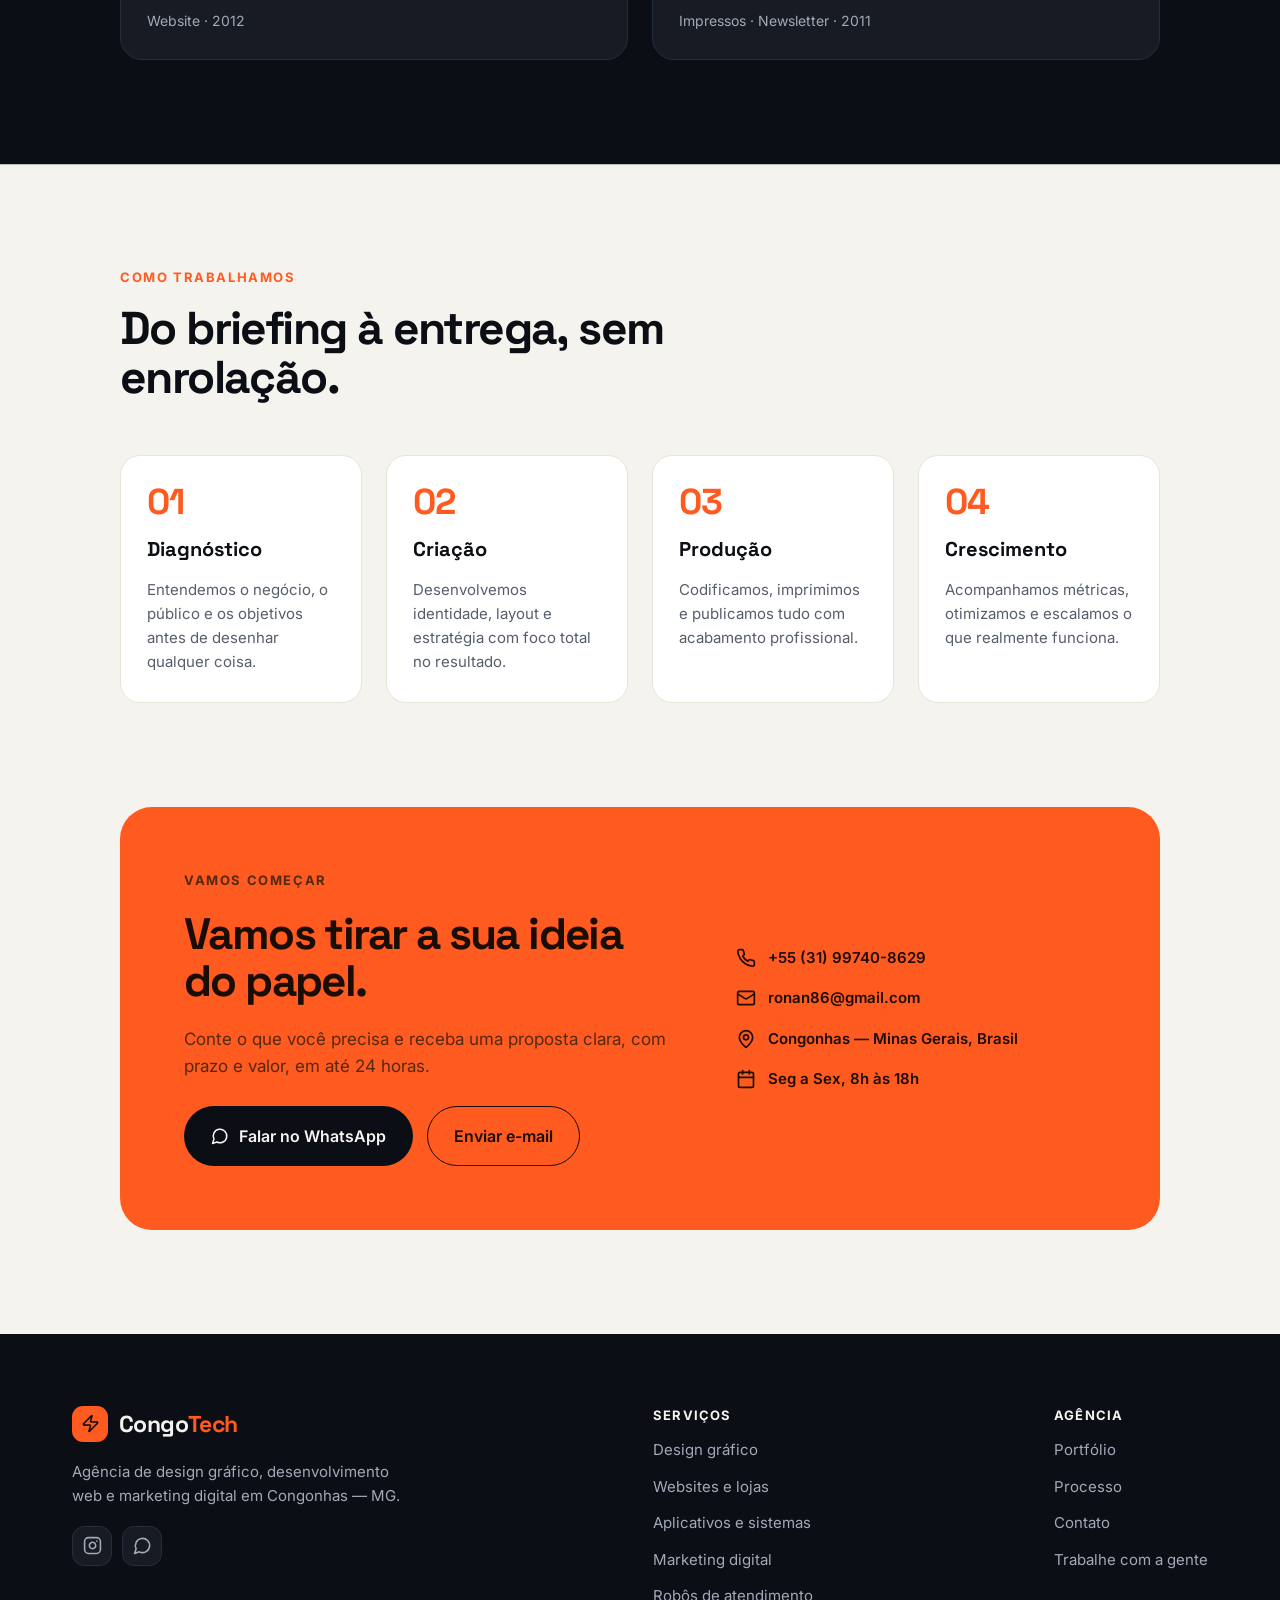
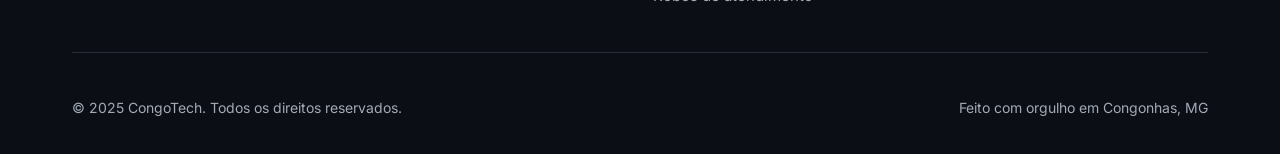
==== commit 9c8fa190: "Rodape: Instagram com link real; Facebook e LinkedIn removidos temporariamente - Instagram -> https:" ====
--- a/projeto.html
+++ b/projeto.html
@@ -9,7 +9,7 @@
   <link rel="preconnect" href="https://fonts.googleapis.com" />
   <link rel="preconnect" href="https://fonts.gstatic.com" crossorigin />
   <link href="https://fonts.googleapis.com/css2?family=Inter:wght@400;500;600;700&family=Space+Grotesk:wght@500;700&display=swap" rel="stylesheet" />
-  <link rel="stylesheet" href="css/styles.css?v=1271d1a0" />
+  <link rel="stylesheet" href="css/styles.css?v=e6fa4c55" />
   <link rel="icon" href="data:image/svg+xml,<svg xmlns='http://www.w3.org/2000/svg' viewBox='0 0 100 100'><rect width='100' height='100' rx='24' fill='%23FF5A1F'/><text x='50' y='68' font-size='56' text-anchor='middle' fill='%230B0E14' font-family='Arial' font-weight='bold'>C</text></svg>" />
 </head>
 <body>
@@ -27,6 +27,13 @@
         <a href="index.html#portfolio">Portfólio</a>
         <a href="index.html#processo">Processo</a>
         <!-- TEMPORARIAMENTE REMOVIDO (depoimentos): <a href="index.html#sobre">Sobre</a> -->
+
+        <div class="nav-contact">
+          <span class="nav-contact__label">FALE COM A GENTE</span>
+          <a href="https://wa.me/61456759840"><i data-icon="message-circle"></i> WhatsApp</a>
+          <a href="tel:+5531997408629"><i data-icon="phone"></i> +55 (31) 99740-8629</a>
+          <a href="mailto:ronan86@gmail.com"><i data-icon="mail"></i> ronan86@gmail.com</a>
+        </div>
       </nav>
 
       <a href="index.html#contato" class="btn btn--accent nav-cta">
@@ -86,9 +93,9 @@
           </a>
           <p>Agência de design gráfico, desenvolvimento web e marketing digital em Congonhas — MG.</p>
           <div class="footer__social">
-            <a href="#" aria-label="Instagram"><i data-icon="instagram"></i></a>
-            <a href="#" aria-label="Facebook"><i data-icon="facebook"></i></a>
-            <a href="#" aria-label="LinkedIn"><i data-icon="linkedin"></i></a>
+            <a href="https://instagram.com/congotech.design" aria-label="Instagram"><i data-icon="instagram"></i></a>
+            <!-- TEMPORARIAMENTE REMOVIDO: <a href="#" aria-label="Facebook"><i data-icon="facebook"></i></a> -->
+            <!-- TEMPORARIAMENTE REMOVIDO: <a href="#" aria-label="LinkedIn"><i data-icon="linkedin"></i></a> -->
             <a href="#" aria-label="WhatsApp"><i data-icon="message-circle"></i></a>
           </div>
         </div>
@@ -131,7 +138,7 @@
   </div>
 
   <script src="js/projects.js?v=a0a61023"></script>
-  <script src="js/main.js?v=139db5c3"></script>
+  <script src="js/main.js?v=b7d2e972"></script>
   <script src="js/projeto.js?v=ffd057b9"></script>
 </body>
 </html>
--- a/css/styles.css
+++ b/css/styles.css
@@ -203,6 +203,9 @@
 .nav-links a:hover { color: var(--on-dark); }
 .nav-links a:hover::after { transform: scaleX(1); }
 
+/* opções de contato: existem só no menu do responsivo (mobile) */
+.nav-contact { display: none; }
+
 .burger {
   display: none;
   flex-direction: column;
@@ -756,6 +759,8 @@
    ============================================================ */
 @media (max-width: 1180px) {
   :root { --pad-x: 40px; }
+  /* margem lateral do container (-96px) só no desktop */
+  .page { width: 100%; }
   .hero { grid-template-columns: 1fr; }
   .hero__visual { width: 100%; max-width: 560px; margin: 0 auto; }
   .services, .testimonials { grid-template-columns: repeat(2, 1fr); }
@@ -784,6 +789,35 @@
   .nav-cta { display: none; }
   .burger { display: flex; }
 
+  /* contato dentro do menu mobile */
+  .nav-contact {
+    display: flex;
+    flex-direction: column;
+    gap: 2px;
+    margin-top: 16px;
+    padding-top: 18px;
+    border-top: 1px solid var(--ink-line);
+  }
+  .nav-contact__label {
+    font-size: 11px;
+    font-weight: 700;
+    letter-spacing: 1.4px;
+    color: var(--muted-dark);
+    padding: 0 4px 8px;
+  }
+  .nav-links .nav-contact a {
+    display: flex;
+    align-items: center;
+    gap: 11px;
+    padding: 11px 4px;
+    font-size: 15px;
+    font-weight: 500;
+    color: var(--on-dark);
+  }
+  .nav-links .nav-contact a:hover { color: var(--accent); }
+  .nav-contact a::after { content: none; }
+  .nav-contact i { width: 18px; height: 18px; flex: none; color: var(--accent); }
+
   .hero { padding-top: calc(var(--nav-h) + 44px); padding-bottom: 64px; gap: 44px; }
   .hero__headline { font-size: clamp(34px, 10vw, 48px); letter-spacing: -1.4px; }
   .hero__visual { height: 470px; }
@@ -795,7 +829,37 @@
   .section-head h2 { font-size: clamp(28px, 7vw, 38px); letter-spacing: -1.2px; }
   .section-head--row { flex-direction: column; align-items: flex-start; }
 
-  .services, .projects, .steps, .testimonials { grid-template-columns: 1fr; }
+  .testimonials { grid-template-columns: 1fr; }
+
+  /* ---------- carrossel horizontal: estes blocos viram swipe no mobile ---------- */
+  .services, .projects, .steps {
+    display: flex;
+    flex-wrap: nowrap;
+    align-items: stretch;
+    gap: 16px;
+    overflow-x: auto;
+    overscroll-behavior-x: contain;
+    scroll-snap-type: x mandatory;
+    scroll-padding-inline: var(--pad-x);
+    -webkit-overflow-scrolling: touch;
+    scrollbar-width: none;
+    /* sangra até as bordas laterais; o padding devolve o alinhamento com o título */
+    margin-inline: calc(var(--pad-x) * -1);
+    padding-inline: var(--pad-x);
+    /* folga para sombra/hover não serem cortados pelo overflow do scroller */
+    padding-block: 10px;
+    margin-block: -10px;
+  }
+  .services::-webkit-scrollbar,
+  .projects::-webkit-scrollbar,
+  .steps::-webkit-scrollbar { display: none; }
+
+  .services > *,
+  .projects > *,
+  .steps > * {
+    flex: 0 0 82%;
+    scroll-snap-align: start;
+  }
   .cta__panel { padding: 34px 26px; border-radius: 24px; }
   .cta__copy h2 { font-size: clamp(28px, 7vw, 36px); }
   .cta__actions .btn { width: 100%; }
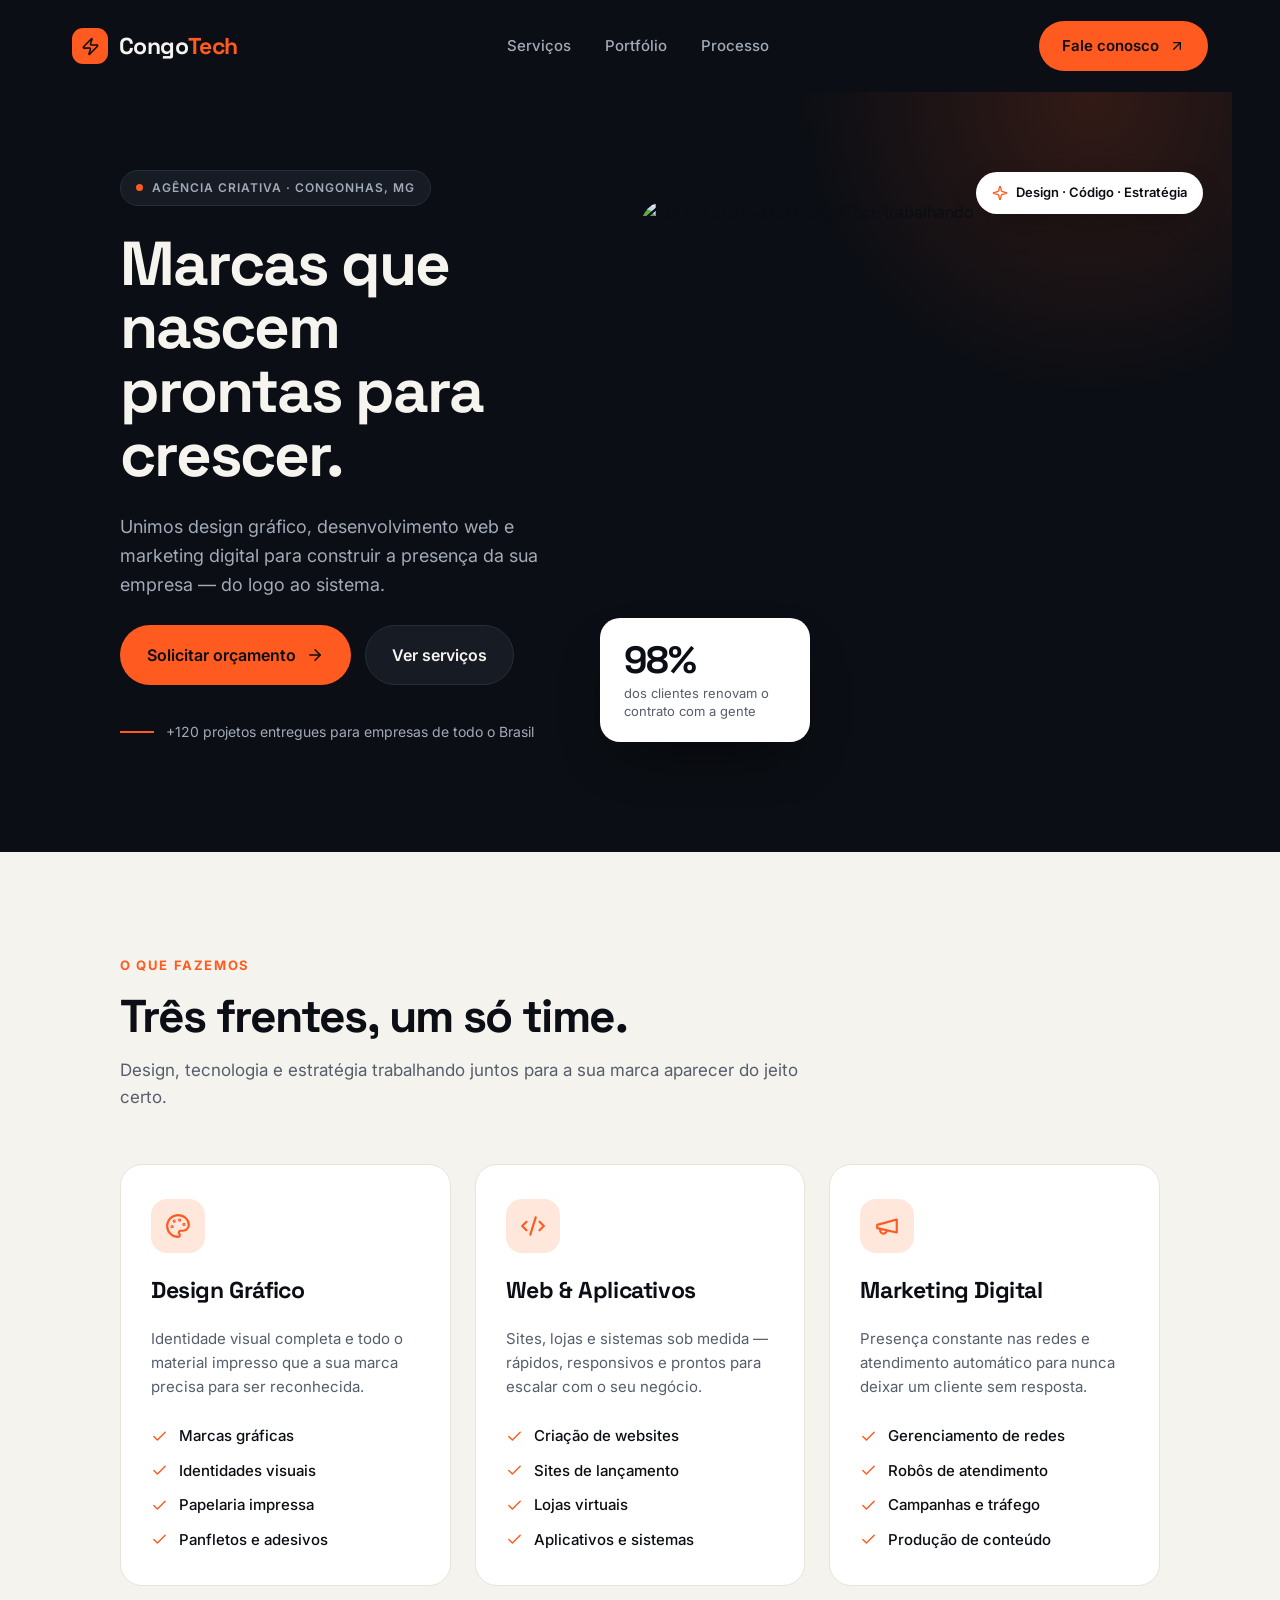
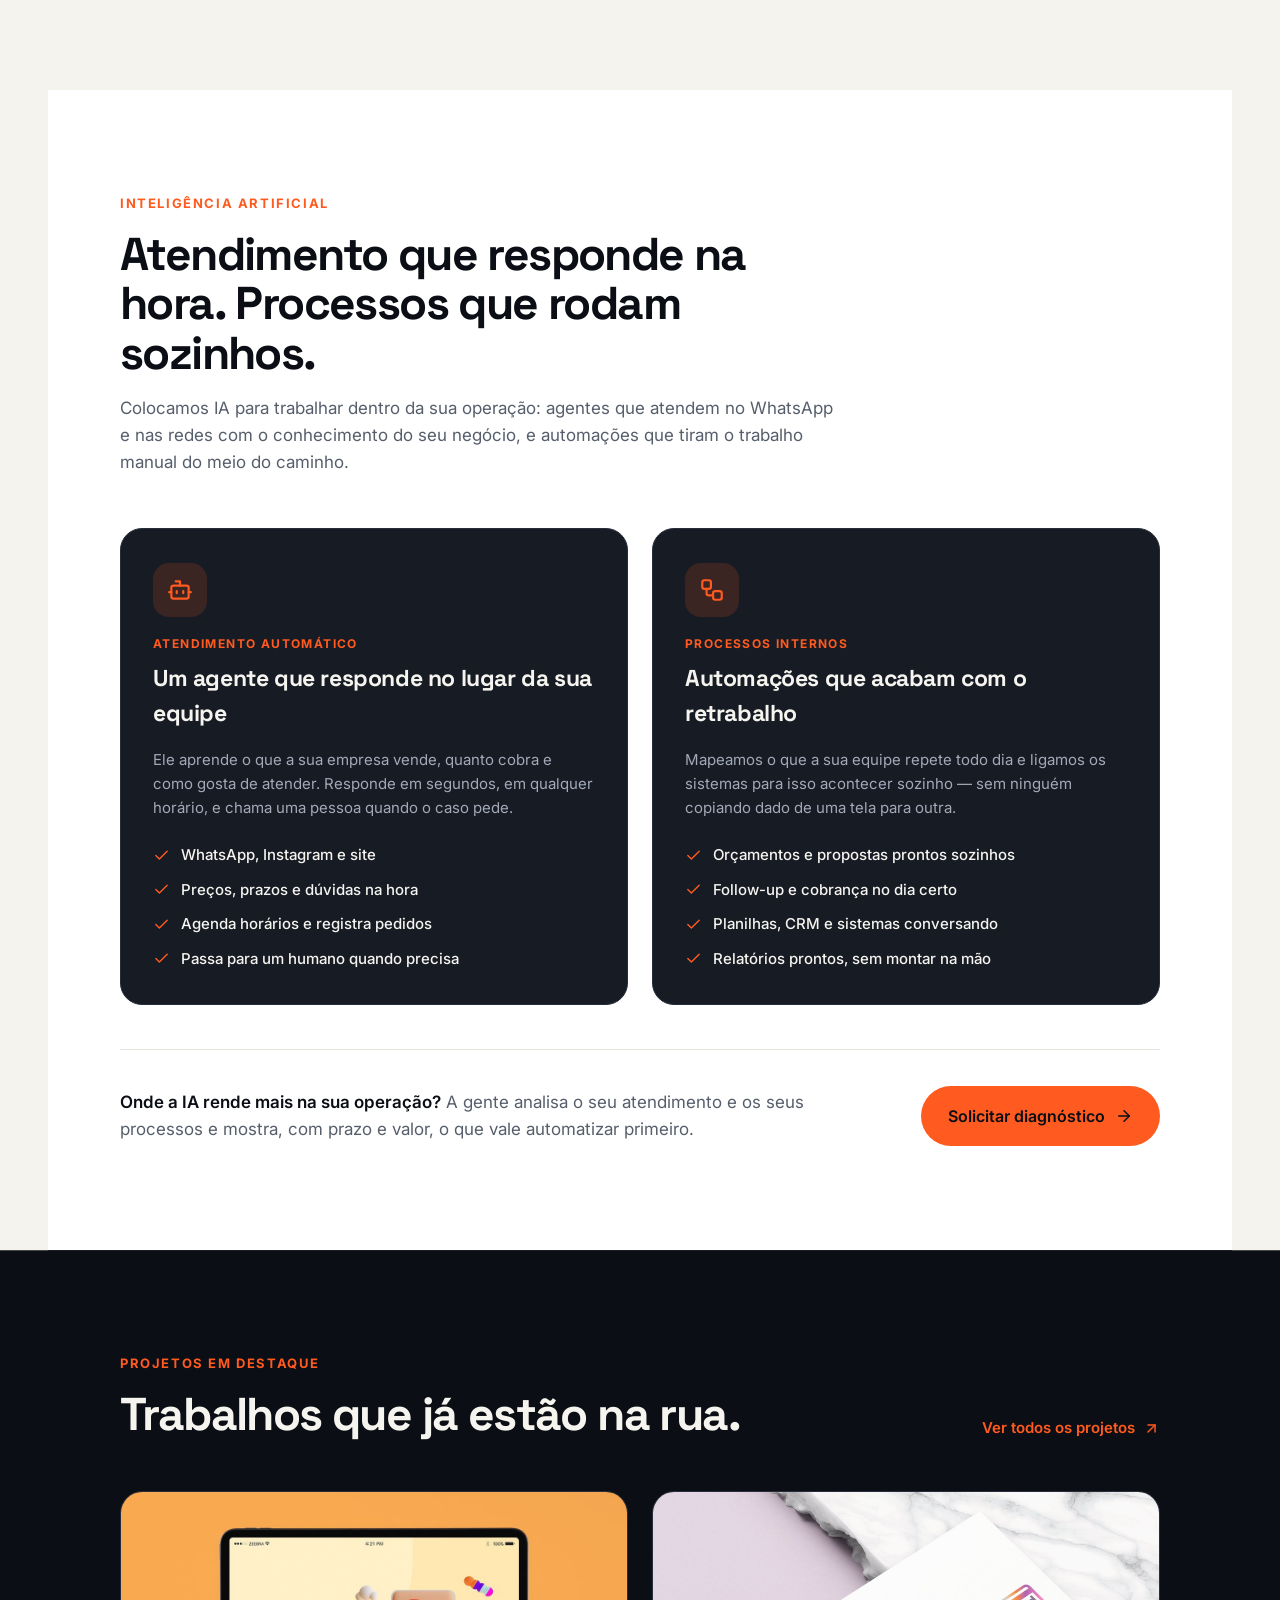
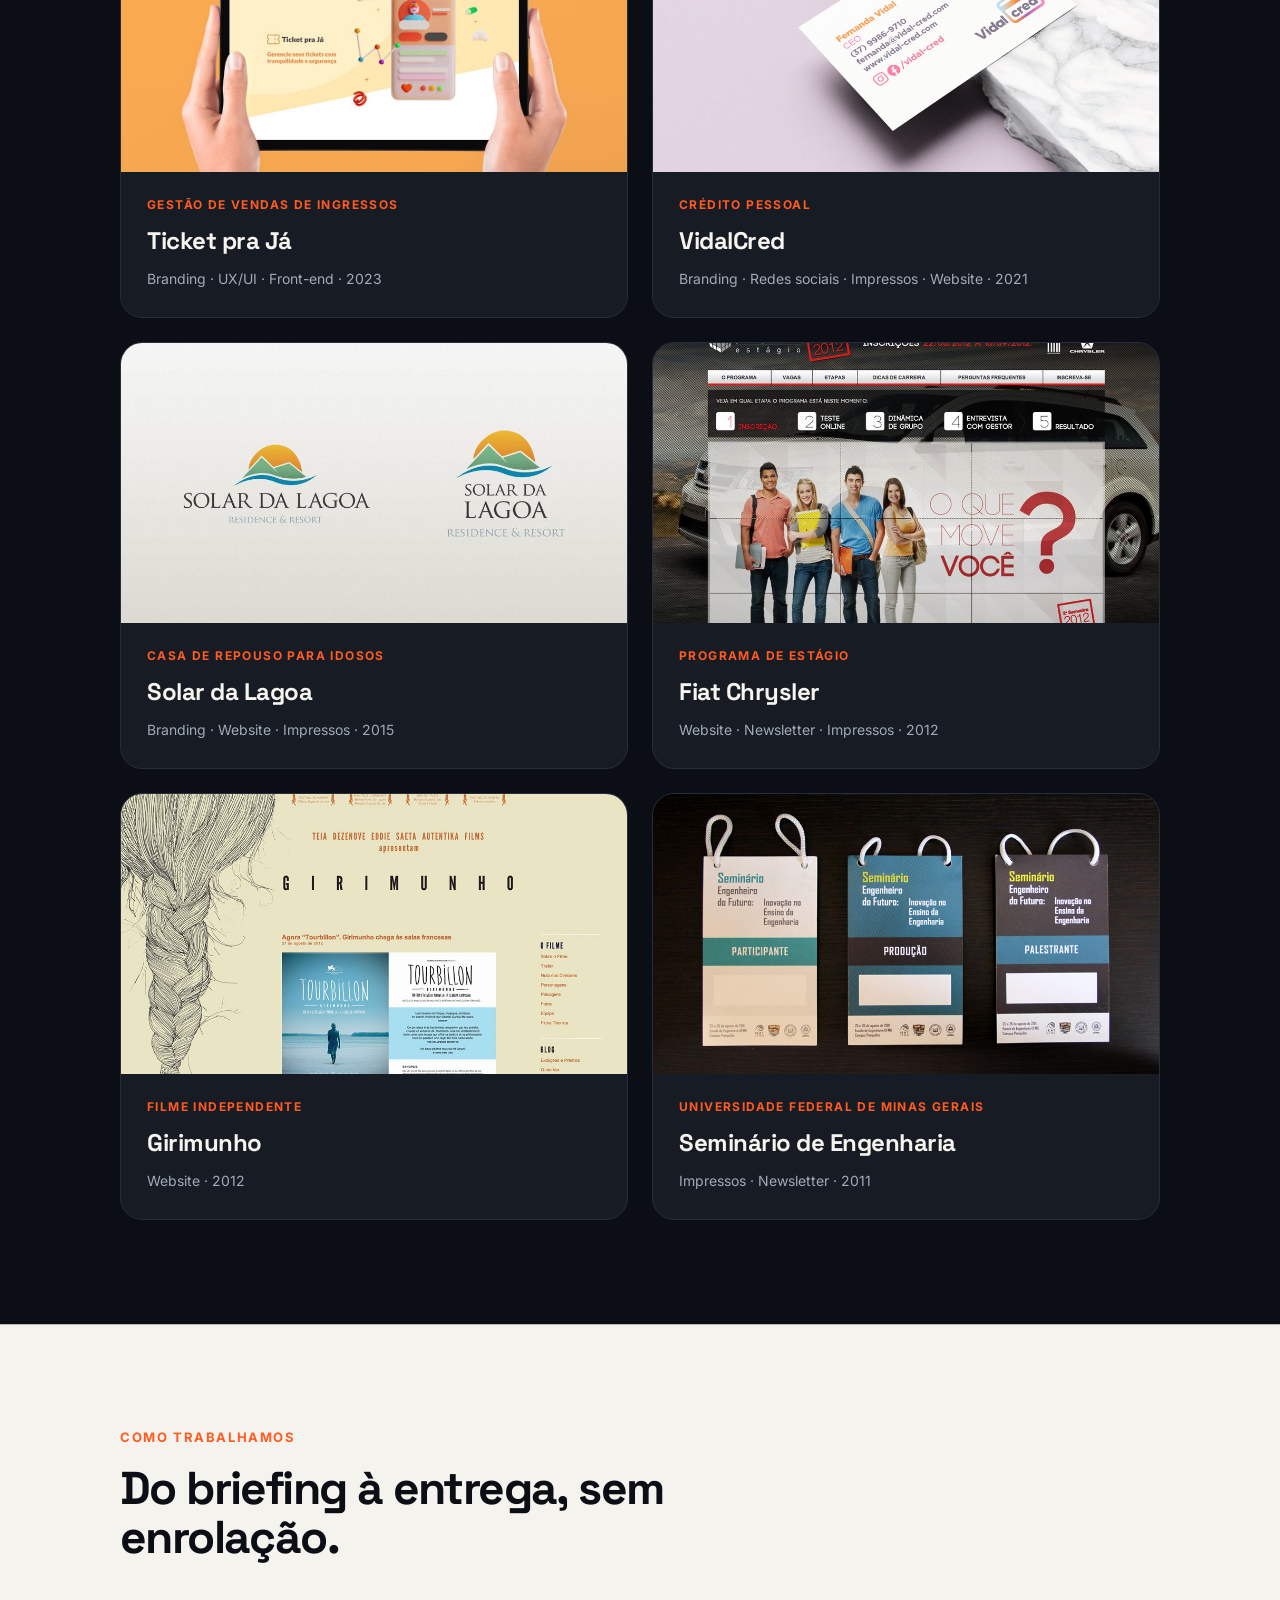
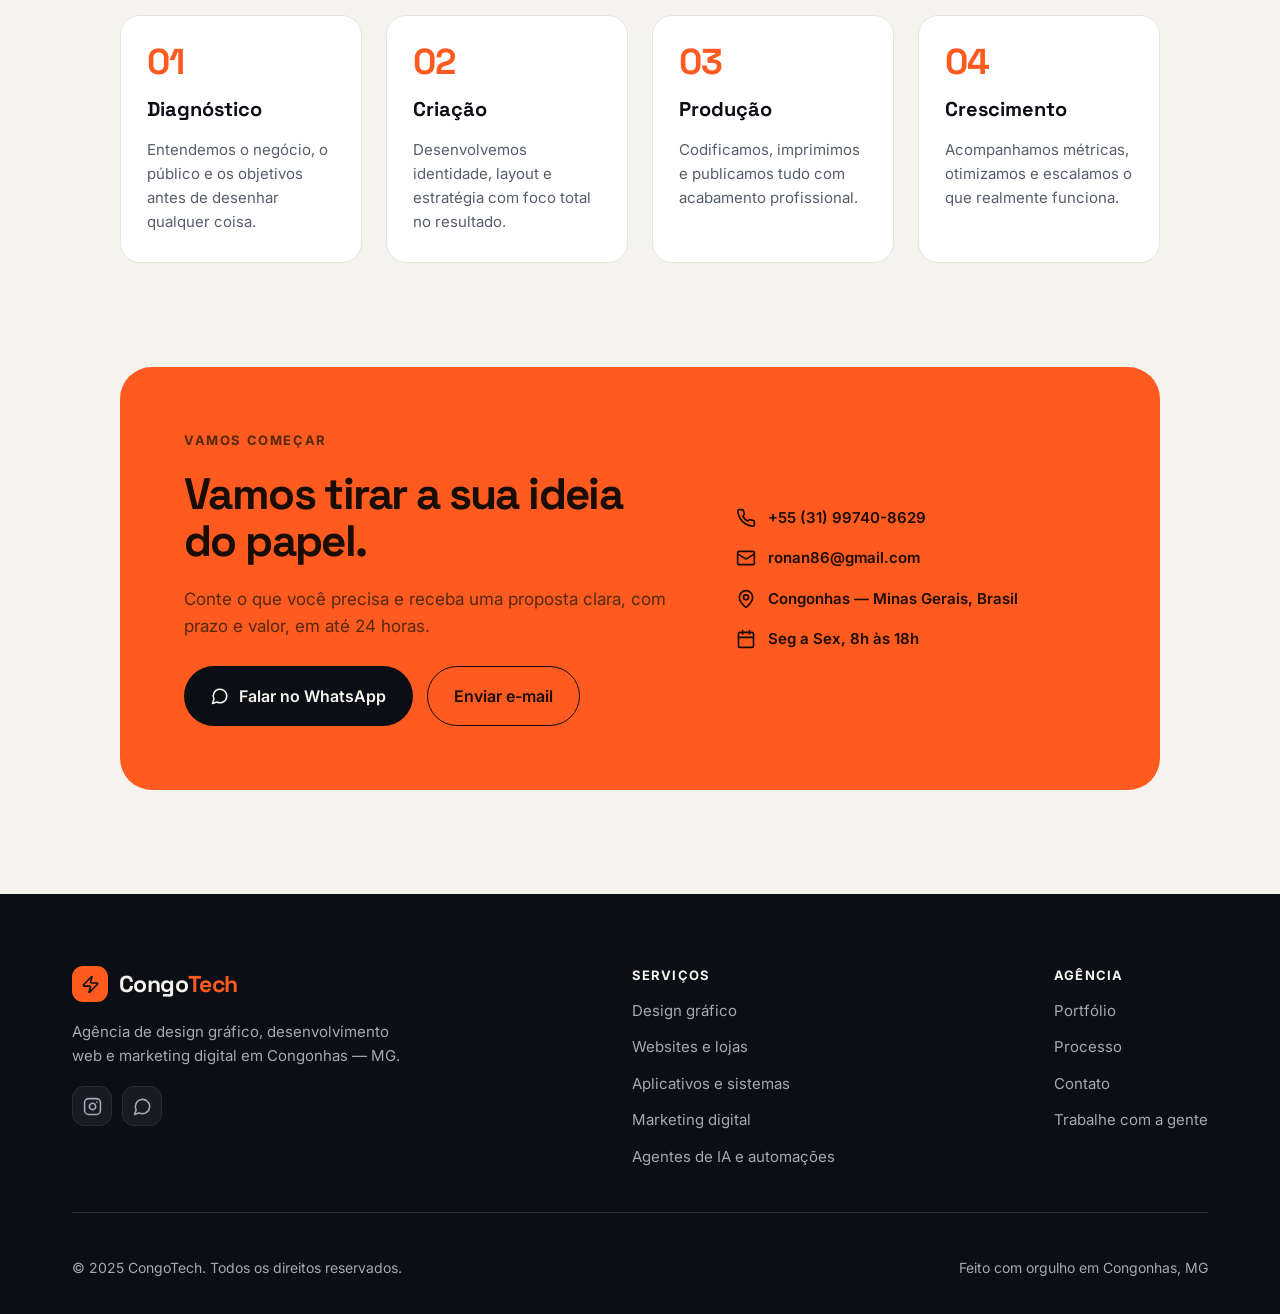
==== commit 9f4e3542: "Nova secao de IA: agentes de atendimento automatico e automacoes de processos internos" ====
--- a/projeto.html
+++ b/projeto.html
@@ -9,7 +9,7 @@
   <link rel="preconnect" href="https://fonts.googleapis.com" />
   <link rel="preconnect" href="https://fonts.gstatic.com" crossorigin />
   <link href="https://fonts.googleapis.com/css2?family=Inter:wght@400;500;600;700&family=Space+Grotesk:wght@500;700&display=swap" rel="stylesheet" />
-  <link rel="stylesheet" href="css/styles.css?v=e6fa4c55" />
+  <link rel="stylesheet" href="css/styles.css?v=416c31b6" />
   <link rel="icon" href="data:image/svg+xml,<svg xmlns='http://www.w3.org/2000/svg' viewBox='0 0 100 100'><rect width='100' height='100' rx='24' fill='%23FF5A1F'/><text x='50' y='68' font-size='56' text-anchor='middle' fill='%230B0E14' font-family='Arial' font-weight='bold'>C</text></svg>" />
 </head>
 <body>
@@ -93,10 +93,10 @@
           </a>
           <p>Agência de design gráfico, desenvolvimento web e marketing digital em Congonhas — MG.</p>
           <div class="footer__social">
-            <a href="https://instagram.com/congotech.design" aria-label="Instagram"><i data-icon="instagram"></i></a>
+            <a href="https://instagram.com/congotech.design" target="_blank" rel="noopener" aria-label="Instagram"><i data-icon="instagram"></i></a>
             <!-- TEMPORARIAMENTE REMOVIDO: <a href="#" aria-label="Facebook"><i data-icon="facebook"></i></a> -->
             <!-- TEMPORARIAMENTE REMOVIDO: <a href="#" aria-label="LinkedIn"><i data-icon="linkedin"></i></a> -->
-            <a href="#" aria-label="WhatsApp"><i data-icon="message-circle"></i></a>
+            <a href="https://wa.me/61456759840" target="_blank" rel="noopener" aria-label="WhatsApp"><i data-icon="message-circle"></i></a>
           </div>
         </div>
 
@@ -138,7 +138,7 @@
   </div>
 
   <script src="js/projects.js?v=a0a61023"></script>
-  <script src="js/main.js?v=b7d2e972"></script>
+  <script src="js/main.js?v=d502952d"></script>
   <script src="js/projeto.js?v=ffd057b9"></script>
 </body>
 </html>
--- a/css/styles.css
+++ b/css/styles.css
@@ -84,6 +84,8 @@
 html.js .services > .reveal { --reveal-y: 32px; --reveal-scale: .97; }
 html.js .projects > .reveal { --reveal-y: 38px; --reveal-scale: .965; }
 html.js .steps > .reveal { --reveal-y: 30px; --reveal-scale: .98; }
+html.js .ai-cards > .reveal { --reveal-y: 34px; --reveal-scale: .965; }
+html.js .ai-foot.reveal { --reveal-y: 26px; }
 html.js .testimonials > .reveal { --reveal-y: 30px; --reveal-scale: .97; }
 html.js .cta__panel.reveal { --reveal-y: 36px; --reveal-scale: .975; }
 html.js .section-head.reveal { --reveal-y: 22px; }
@@ -520,6 +522,69 @@
   color: var(--text-primary);
 }
 .check-list i { width: 17px; height: 17px; color: var(--accent); }
+
+/* ============================================================
+   IA — AGENTES E AUTOMAÇÕES
+   ============================================================ */
+/* cartões escuros sobre a superfície clara: a IA aparece como um
+   bloco próprio, sem sair da linguagem dos cards do portfólio */
+.ai-cards {
+  display: grid;
+  grid-template-columns: repeat(2, 1fr);
+  gap: 24px;
+}
+.ai-card {
+  background: var(--ink-soft);
+  border: 1px solid var(--ink-line);
+  border-radius: 22px;
+  padding: 34px 32px;
+  display: flex;
+  flex-direction: column;
+  gap: 18px;
+  transition: transform .4s cubic-bezier(.16, 1, .3, 1), border-color .4s;
+}
+.ai-card:hover { transform: translateY(-8px); border-color: #3a4557; }
+
+.ai-card__icon {
+  width: 54px;
+  height: 54px;
+  border-radius: 16px;
+  background: rgba(255, 90, 31, .16);
+  display: grid;
+  place-items: center;
+  transition: transform .4s cubic-bezier(.16, 1, .3, 1);
+}
+.ai-card:hover .ai-card__icon { transform: scale(1.08) rotate(-6deg); }
+.ai-card__icon i { width: 26px; height: 26px; color: var(--accent); }
+
+.ai-card__head { display: flex; flex-direction: column; gap: 8px; }
+.ai-card__label {
+  font-size: 12px;
+  font-weight: 700;
+  letter-spacing: 1.4px;
+  color: var(--accent);
+}
+.ai-card h3 { font-size: 23px; letter-spacing: -0.4px; color: var(--on-dark); }
+.ai-card > p { font-size: 15px; line-height: 1.6; color: var(--muted-dark); }
+/* o check-list nasce para fundo claro; aqui herda o texto do cartão */
+.ai-card .check-list li { color: var(--on-dark); }
+
+.ai-foot {
+  margin-top: 44px;
+  padding-top: 36px;
+  border-top: 1px solid var(--line);
+  display: flex;
+  align-items: center;
+  justify-content: space-between;
+  gap: 36px;
+}
+.ai-foot p {
+  font-size: 17px;
+  line-height: 1.6;
+  color: var(--text-secondary);
+  max-width: 64ch;
+}
+.ai-foot b { font-weight: 600; color: var(--text-primary); }
 
 /* ============================================================
    PORTFÓLIO
@@ -832,7 +897,7 @@
   .testimonials { grid-template-columns: 1fr; }
 
   /* ---------- carrossel horizontal: estes blocos viram swipe no mobile ---------- */
-  .services, .projects, .steps {
+  .services, .ai-cards, .projects, .steps {
     display: flex;
     flex-wrap: nowrap;
     align-items: stretch;
@@ -851,15 +916,25 @@
     margin-block: -10px;
   }
   .services::-webkit-scrollbar,
+  .ai-cards::-webkit-scrollbar,
   .projects::-webkit-scrollbar,
   .steps::-webkit-scrollbar { display: none; }
 
   .services > *,
+  .ai-cards > *,
   .projects > *,
   .steps > * {
     flex: 0 0 82%;
     scroll-snap-align: start;
   }
+  .ai-foot {
+    flex-direction: column;
+    align-items: stretch;
+    gap: 22px;
+    margin-top: 32px;
+    padding-top: 28px;
+  }
+  .ai-foot .btn { width: 100%; }
   .cta__panel { padding: 34px 26px; border-radius: 24px; }
   .cta__copy h2 { font-size: clamp(28px, 7vw, 36px); }
   .cta__actions .btn { width: 100%; }
